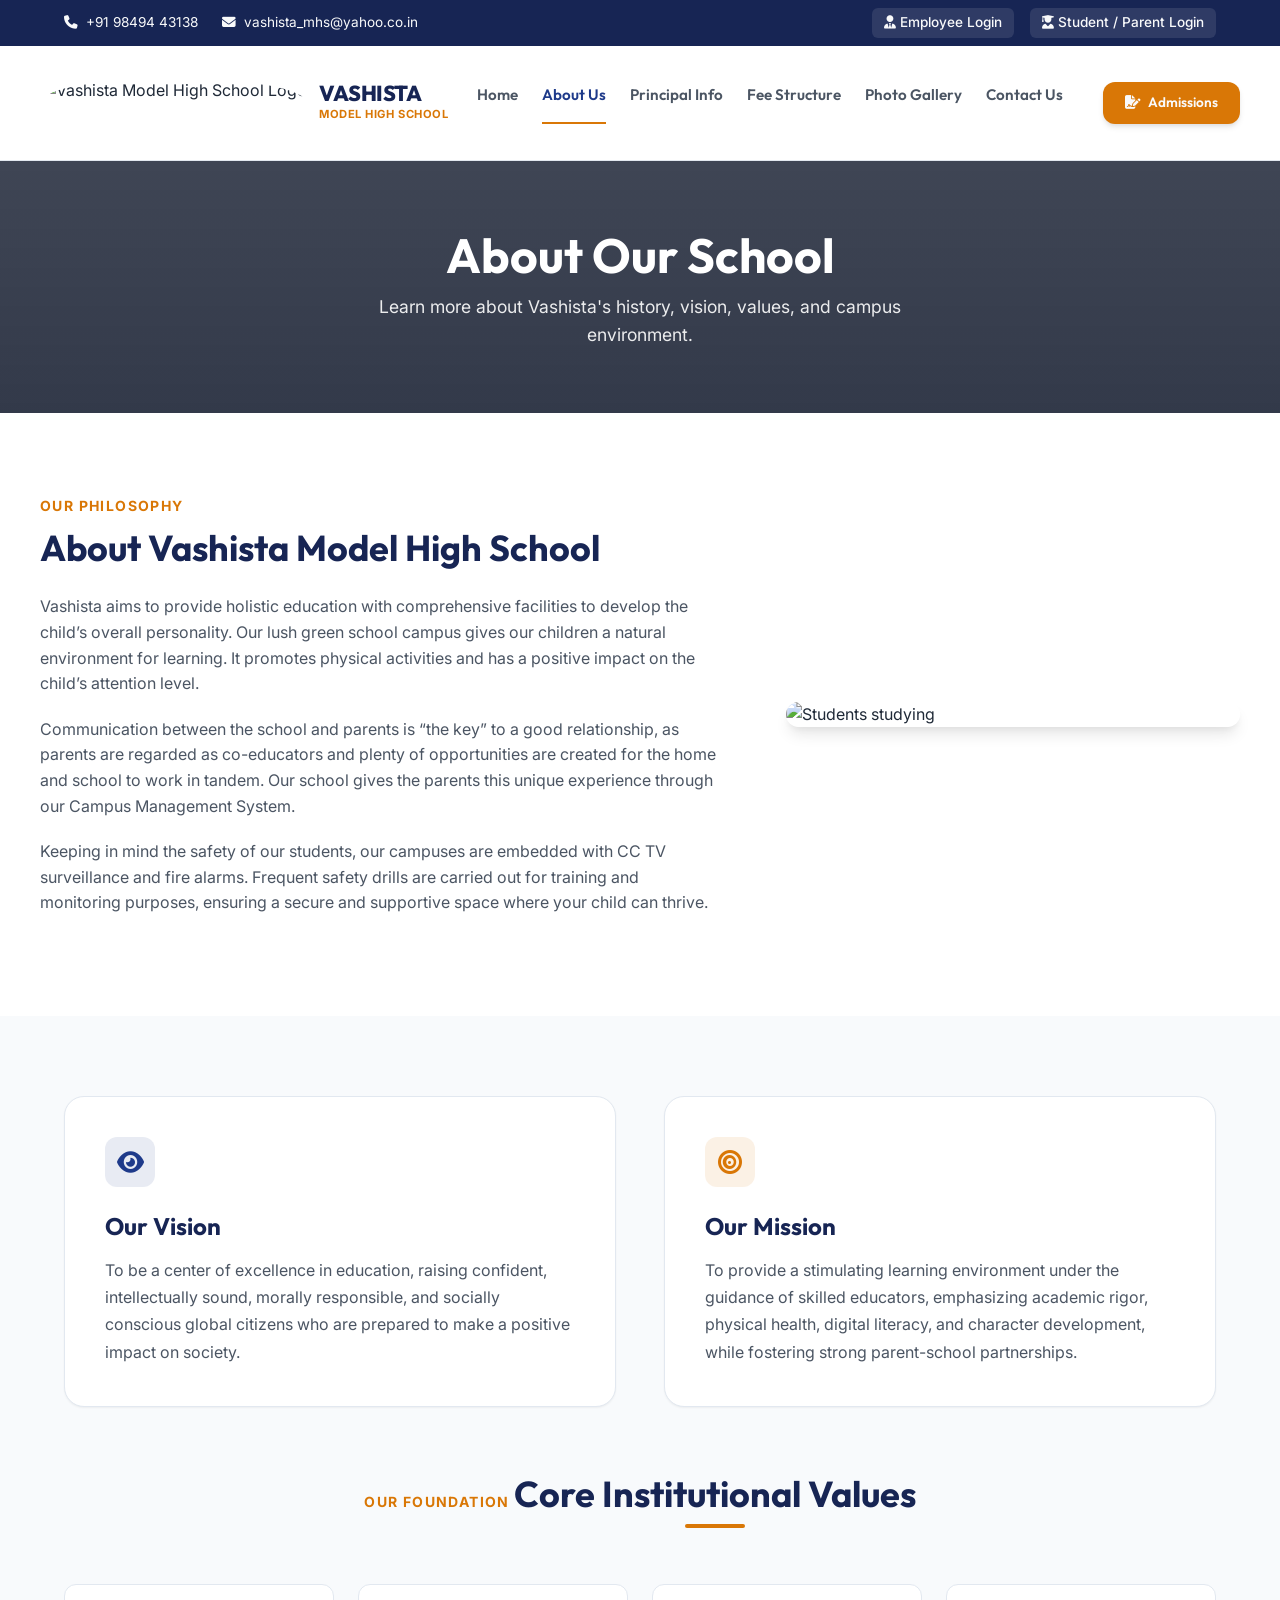
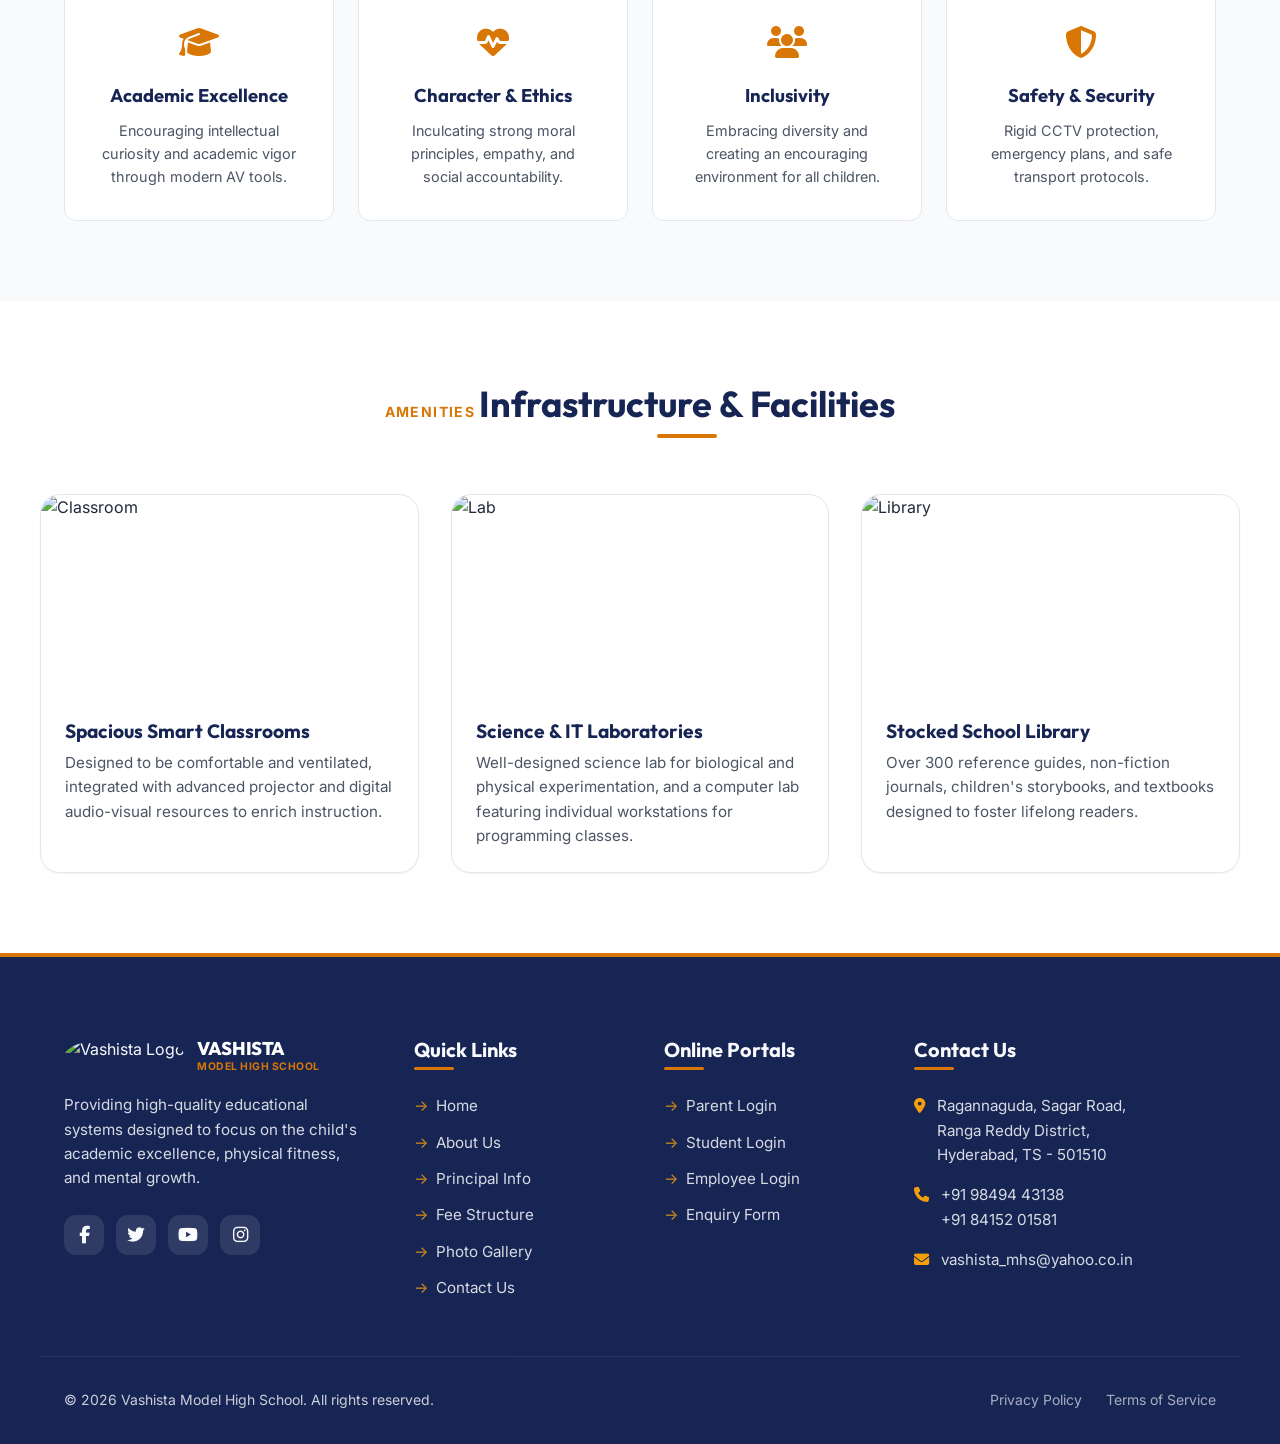
==== about.html @ 7851c8d5 "Initial commit: Redesigned Vashista School Website" ====
<!DOCTYPE html>
<html lang="en">
<head>
  <meta charset="UTF-8">
  <meta name="viewport" content="width=device-width, initial-scale=1.0">
  <title>Vashista Model High School || About Us</title>
  
  <!-- SEO Meta Tags -->
  <meta name="description" content="Discover our history, vision, and infrastructure details. Vashista Model High School aims to develop the child's overall personality through holistic educational methods.">
  <meta name="keywords" content="About Vashista school, school vision, core values, green campus, education system Hyderabad">
  <meta name="author" content="Vashista Model High School">
  
  <!-- Favicon -->
  <link rel="icon" href="https://images.unsplash.com/photo-1546410531-bb4caa6b424d?auto=format&fit=crop&w=32&h=32&q=80" type="image/x-icon">
  
  <!-- FontAwesome Icons CDN -->
  <link rel="stylesheet" href="https://cdnjs.cloudflare.com/ajax/libs/font-awesome/6.4.0/css/all.min.css">
  
  <!-- Custom Stylesheet -->
  <link rel="stylesheet" href="css/style.css">
</head>
<body>

  <!-- Top Bar -->
  <div class="top-bar">
    <div class="container top-bar-inner">
      <div class="top-info">
        <span><i class="fa-solid fa-phone"></i> +91 98494 43138</span>
        <span><i class="fa-solid fa-envelope"></i> vashista_mhs@yahoo.co.in</span>
      </div>
      <div class="top-links">
        <a href="http://school.login1.in/login/VMHS-RRD-1016" target="_blank"><i class="fa-solid fa-user-tie"></i> Employee Login</a>
        <a href="http://student.login1.in/login/VMHS-RRD-1016" target="_blank"><i class="fa-solid fa-user-graduate"></i> Student / Parent Login</a>
      </div>
    </div>
  </div>

  <!-- Header & Navigation -->
  <header>
    <div class="container nav-container">
      <a href="index.html" class="logo-link">
        <img src="https://images.unsplash.com/photo-1546410531-bb4caa6b424d?auto=format&fit=crop&w=120&h=120&q=80" alt="Vashista Model High School Logo" class="logo-img" style="border-radius: 50%;">
        <div class="logo-text">
          <span class="logo-title">VASHISTA</span>
          <span class="logo-subtitle">Model High School</span>
        </div>
      </a>
      
      <nav class="nav-menu">
        <div class="nav-item"><a href="index.html" class="nav-link">Home</a></div>
        <div class="nav-item active"><a href="about.html" class="nav-link">About Us</a></div>
        <div class="nav-item"><a href="principal.html" class="nav-link">Principal Info</a></div>
        <div class="nav-item"><a href="fee.html" class="nav-link">Fee Structure</a></div>
        <div class="nav-item"><a href="gallery.html" class="nav-link">Photo Gallery</a></div>
        <div class="nav-item"><a href="contact.html" class="nav-link">Contact Us</a></div>
        <div class="nav-item" style="margin-left: 1rem;">
          <a href="admission.html" class="btn btn-accent" style="padding: 0.5rem 1.25rem; font-size: 0.85rem;"><i class="fa-solid fa-file-signature"></i> Admissions</a>
        </div>
      </nav>
      
      <button class="mobile-nav-toggle" aria-label="Toggle Navigation">
        <span></span>
        <span></span>
        <span></span>
      </button>
    </div>
  </header>

  <!-- Subpage Hero / Banner -->
  <section class="section" style="background: linear-gradient(rgba(15, 23, 42, 0.8), rgba(15, 23, 42, 0.85)), url('https://images.unsplash.com/photo-1541339907198-e08756dedf3f?auto=format&fit=crop&w=1200&q=80') center center / cover; color: white; padding: 4rem 0; text-align: center;">
    <div class="container">
      <h1 style="color: white; font-size: 3rem; margin-bottom: 0.5rem;">About Our School</h1>
      <p style="font-size: 1.1rem; opacity: 0.9; max-width: 600px; margin: 0 auto;">Learn more about Vashista's history, vision, values, and campus environment.</p>
    </div>
  </section>

  <!-- History & Philosophy -->
  <section class="section container">
    <div class="about-split reveal">
      <div>
        <span class="section-subtitle">Our Philosophy</span>
        <h2 style="font-size: 2.25rem; margin-bottom: 1.5rem; color: var(--primary-dark);">About Vashista Model High School</h2>
        <p style="color: var(--text-muted); margin-bottom: 1.25rem;">
          Vashista aims to provide holistic education with comprehensive facilities to develop the child’s overall personality. Our lush green school campus gives our children a natural environment for learning. It promotes physical activities and has a positive impact on the child’s attention level.
        </p>
        <p style="color: var(--text-muted); margin-bottom: 1.25rem;">
          Communication between the school and parents is “the key” to a good relationship, as parents are regarded as co-educators and plenty of opportunities are created for the home and school to work in tandem. Our school gives the parents this unique experience through our Campus Management System.
        </p>
        <p style="color: var(--text-muted); margin-bottom: 1.25rem;">
          Keeping in mind the safety of our students, our campuses are embedded with CC TV surveillance and fire alarms. Frequent safety drills are carried out for training and monitoring purposes, ensuring a secure and supportive space where your child can thrive.
        </p>
      </div>
      
      <div>
        <img src="https://images.unsplash.com/photo-1503676260728-1c00da094a0b?auto=format&fit=crop&w=600&q=80" alt="Students studying" style="border-radius: var(--radius-lg); box-shadow: var(--shadow-lg);">
      </div>
    </div>
  </section>

  <!-- Vision, Mission & Values -->
  <section class="section section-offset">
    <div class="container">
      <div class="grid-2 reveal" style="margin-bottom: 4rem; gap: 3rem;">
        <div style="background-color: var(--bg-card); border: 1px solid var(--border-color); padding: 2.5rem; border-radius: var(--radius-lg); box-shadow: var(--shadow-sm);">
          <div style="background-color: rgba(30, 58, 138, 0.1); color: var(--primary); width: 50px; height: 50px; border-radius: var(--radius-md); display: flex; align-items: center; justify-content: center; font-size: 1.5rem; margin-bottom: 1.5rem;">
            <i class="fa-solid fa-eye"></i>
          </div>
          <h3 style="font-size: 1.5rem; margin-bottom: 1rem;">Our Vision</h3>
          <p style="color: var(--text-muted); line-height: 1.7;">
            To be a center of excellence in education, raising confident, intellectually sound, morally responsible, and socially conscious global citizens who are prepared to make a positive impact on society.
          </p>
        </div>
        
        <div style="background-color: var(--bg-card); border: 1px solid var(--border-color); padding: 2.5rem; border-radius: var(--radius-lg); box-shadow: var(--shadow-sm);">
          <div style="background-color: rgba(217, 119, 6, 0.1); color: var(--accent); width: 50px; height: 50px; border-radius: var(--radius-md); display: flex; align-items: center; justify-content: center; font-size: 1.5rem; margin-bottom: 1.5rem;">
            <i class="fa-solid fa-bullseye"></i>
          </div>
          <h3 style="font-size: 1.5rem; margin-bottom: 1rem;">Our Mission</h3>
          <p style="color: var(--text-muted); line-height: 1.7;">
            To provide a stimulating learning environment under the guidance of skilled educators, emphasizing academic rigor, physical health, digital literacy, and character development, while fostering strong parent-school partnerships.
          </p>
        </div>
      </div>

      <div class="section-title-wrapper reveal">
        <span class="section-subtitle">Our Foundation</span>
        <h2 class="section-title">Core Institutional Values</h2>
      </div>

      <div class="grid-4 reveal">
        <!-- Value 1 -->
        <div style="background-color: var(--bg-card); padding: 2rem; border-radius: var(--radius-md); border: 1px solid var(--border-color); text-align: center; transition: var(--transition-normal);" onmouseover="this.style.borderColor='var(--primary-light)'" onmouseout="this.style.borderColor='var(--border-color)'">
          <div style="color: var(--accent); font-size: 2rem; margin-bottom: 1rem;"><i class="fa-solid fa-graduation-cap"></i></div>
          <h4 style="margin-bottom: 0.75rem; font-size: 1.15rem;">Academic Excellence</h4>
          <p style="font-size: 0.9rem; color: var(--text-muted);">Encouraging intellectual curiosity and academic vigor through modern AV tools.</p>
        </div>

        <!-- Value 2 -->
        <div style="background-color: var(--bg-card); padding: 2rem; border-radius: var(--radius-md); border: 1px solid var(--border-color); text-align: center; transition: var(--transition-normal);" onmouseover="this.style.borderColor='var(--primary-light)'" onmouseout="this.style.borderColor='var(--border-color)'">
          <div style="color: var(--accent); font-size: 2rem; margin-bottom: 1rem;"><i class="fa-solid fa-heart-pulse"></i></div>
          <h4 style="margin-bottom: 0.75rem; font-size: 1.15rem;">Character & Ethics</h4>
          <p style="font-size: 0.9rem; color: var(--text-muted);">Inculcating strong moral principles, empathy, and social accountability.</p>
        </div>

        <!-- Value 3 -->
        <div style="background-color: var(--bg-card); padding: 2rem; border-radius: var(--radius-md); border: 1px solid var(--border-color); text-align: center; transition: var(--transition-normal);" onmouseover="this.style.borderColor='var(--primary-light)'" onmouseout="this.style.borderColor='var(--border-color)'">
          <div style="color: var(--accent); font-size: 2rem; margin-bottom: 1rem;"><i class="fa-solid fa-users"></i></div>
          <h4 style="margin-bottom: 0.75rem; font-size: 1.15rem;">Inclusivity</h4>
          <p style="font-size: 0.9rem; color: var(--text-muted);">Embracing diversity and creating an encouraging environment for all children.</p>
        </div>

        <!-- Value 4 -->
        <div style="background-color: var(--bg-card); padding: 2rem; border-radius: var(--radius-md); border: 1px solid var(--border-color); text-align: center; transition: var(--transition-normal);" onmouseover="this.style.borderColor='var(--primary-light)'" onmouseout="this.style.borderColor='var(--border-color)'">
          <div style="color: var(--accent); font-size: 2rem; margin-bottom: 1rem;"><i class="fa-solid fa-shield-halved"></i></div>
          <h4 style="margin-bottom: 0.75rem; font-size: 1.15rem;">Safety & Security</h4>
          <p style="font-size: 0.9rem; color: var(--text-muted);">Rigid CCTV protection, emergency plans, and safe transport protocols.</p>
        </div>
      </div>
    </div>
  </section>

  <!-- Infrastructure Details -->
  <section class="section container">
    <div class="section-title-wrapper reveal">
      <span class="section-subtitle">Amenities</span>
      <h2 class="section-title">Infrastructure & Facilities</h2>
    </div>

    <div class="grid-3 reveal">
      <!-- Item 1 -->
      <div style="border-radius: var(--radius-lg); overflow: hidden; border: 1px solid var(--border-color); box-shadow: var(--shadow-sm); background-color: var(--bg-card);">
        <img src="https://images.unsplash.com/photo-1588072432836-e10032774350?auto=format&fit=crop&w=400&q=80" alt="Classroom" style="height: 200px; width: 100%; object-fit: cover;">
        <div style="padding: 1.5rem;">
          <h4 style="font-size: 1.2rem; margin-bottom: 0.5rem; color: var(--primary-dark);">Spacious Smart Classrooms</h4>
          <p style="color: var(--text-muted); font-size: 0.95rem;">Designed to be comfortable and ventilated, integrated with advanced projector and digital audio-visual resources to enrich instruction.</p>
        </div>
      </div>
      
      <!-- Item 2 -->
      <div style="border-radius: var(--radius-lg); overflow: hidden; border: 1px solid var(--border-color); box-shadow: var(--shadow-sm); background-color: var(--bg-card);">
        <img src="https://images.unsplash.com/photo-1532187643603-ba119ca4109e?auto=format&fit=crop&w=400&q=80" alt="Lab" style="height: 200px; width: 100%; object-fit: cover;">
        <div style="padding: 1.5rem;">
          <h4 style="font-size: 1.2rem; margin-bottom: 0.5rem; color: var(--primary-dark);">Science & IT Laboratories</h4>
          <p style="color: var(--text-muted); font-size: 0.95rem;">Well-designed science lab for biological and physical experimentation, and a computer lab featuring individual workstations for programming classes.</p>
        </div>
      </div>

      <!-- Item 3 -->
      <div style="border-radius: var(--radius-lg); overflow: hidden; border: 1px solid var(--border-color); box-shadow: var(--shadow-sm); background-color: var(--bg-card);">
        <img src="https://images.unsplash.com/photo-1521587760476-6c12a4b040da?auto=format&fit=crop&w=400&q=80" alt="Library" style="height: 200px; width: 100%; object-fit: cover;">
        <div style="padding: 1.5rem;">
          <h4 style="font-size: 1.2rem; margin-bottom: 0.5rem; color: var(--primary-dark);">Stocked School Library</h4>
          <p style="color: var(--text-muted); font-size: 0.95rem;">Over 300 reference guides, non-fiction journals, children's storybooks, and textbooks designed to foster lifelong readers.</p>
        </div>
      </div>
    </div>
  </section>

  <!-- Footer -->
  <footer>
    <div class="container footer-grid">
      <!-- Column 1: School Info -->
      <div class="footer-col">
        <div class="logo-link" style="margin-bottom: 1rem;">
          <img src="https://images.unsplash.com/photo-1546410531-bb4caa6b424d?auto=format&fit=crop&w=60&h=60&q=80" alt="Vashista Logo" style="border-radius: 50%; height: 40px;">
          <div class="logo-text">
            <span class="logo-title" style="color: white; font-size: 1.15rem;">VASHISTA</span>
            <span class="logo-subtitle" style="font-size: 0.65rem;">Model High School</span>
          </div>
        </div>
        <p class="footer-desc">
          Providing high-quality educational systems designed to focus on the child's academic excellence, physical fitness, and mental growth.
        </p>
        <div class="social-links">
          <a href="#" class="social-link" aria-label="Facebook"><i class="fa-brands fa-facebook-f"></i></a>
          <a href="#" class="social-link" aria-label="Twitter"><i class="fa-brands fa-twitter"></i></a>
          <a href="#" class="social-link" aria-label="YouTube"><i class="fa-brands fa-youtube"></i></a>
          <a href="#" class="social-link" aria-label="Instagram"><i class="fa-brands fa-instagram"></i></a>
        </div>
      </div>
      
      <!-- Column 2: Navigation Links -->
      <div class="footer-col">
        <h3>Quick Links</h3>
        <div class="footer-links">
          <a href="index.html">Home</a>
          <a href="about.html">About Us</a>
          <a href="principal.html">Principal Info</a>
          <a href="fee.html">Fee Structure</a>
          <a href="gallery.html">Photo Gallery</a>
          <a href="contact.html">Contact Us</a>
        </div>
      </div>

      <!-- Column 3: Portals -->
      <div class="footer-col">
        <h3>Online Portals</h3>
        <div class="footer-links">
          <a href="http://student.login1.in/login/VMHS-RRD-1016" target="_blank">Parent Login</a>
          <a href="http://student.login1.in/login/VMHS-RRD-1016" target="_blank">Student Login</a>
          <a href="http://school.login1.in/login/VMHS-RRD-1016" target="_blank">Employee Login</a>
          <a href="admission.html">Enquiry Form</a>
        </div>
      </div>
      
      <!-- Column 4: Contact Details -->
      <div class="footer-col">
        <h3>Contact Us</h3>
        <div class="footer-contact">
          <div class="footer-contact-item">
            <i class="fa-solid fa-location-dot"></i>
            <span>Ragannaguda, Sagar Road,<br>Ranga Reddy District,<br>Hyderabad, TS - 501510</span>
          </div>
          <div class="footer-contact-item">
            <i class="fa-solid fa-phone"></i>
            <span>+91 98494 43138<br>+91 84152 01581</span>
          </div>
          <div class="footer-contact-item">
            <i class="fa-solid fa-envelope"></i>
            <span>vashista_mhs@yahoo.co.in</span>
          </div>
        </div>
      </div>
    </div>
    
    <!-- Footer Bottom -->
    <div class="container footer-bottom">
      <p>&copy; 2026 Vashista Model High School. All rights reserved.</p>
      <div class="footer-bottom-links">
        <a href="#" style="opacity: 0.8;">Privacy Policy</a>
        <a href="#" style="opacity: 0.8;">Terms of Service</a>
      </div>
    </div>
  </footer>

  <!-- Scripts -->
  <script src="js/main.js"></script>
</body>
</html>
---- css/style.css ----
/*
  Vashista Model High School - Modern Design System & Stylesheet
  Created for modern browsers with Flexbox, CSS Grid, custom properties, and smooth animations.
*/

/* Google Fonts Import */
@import url('https://fonts.googleapis.com/css2?family=Inter:wght@300;400;500;600;700&family=Outfit:wght@400;500;600;700;800&display=swap');

/* Brand Design Tokens */
:root {
  --primary: #1e3a8a;          /* Academic Royal Blue */
  --primary-light: #3b82f6;    /* Bright Blue accent */
  --primary-dark: #172554;     /* Deep Dark Navy */
  --accent: #d97706;           /* Warm Amber Gold */
  --accent-light: #f59e0b;     /* Golden Yellow */
  --success: #10b981;          /* Emerald Green */
  --danger: #ef4444;           /* Coral Red */
  
  --text-main: #1f2937;        /* Off-black charcoal for readability */
  --text-muted: #4b5563;      /* Muted gray for subtitles */
  --text-light: #f9fafb;      /* Crisp white for dark backgrounds */
  
  --bg-main: #ffffff;          /* White */
  --bg-offset: #f8fafc;        /* Slate 50 for sections */
  --bg-card: #ffffff;          /* Card background */
  --border-color: #e2e8f0;     /* Border gray */
  
  --shadow-sm: 0 1px 2px 0 rgba(0, 0, 0, 0.05);
  --shadow-md: 0 4px 6px -1px rgba(0, 0, 0, 0.1), 0 2px 4px -1px rgba(0, 0, 0, 0.06);
  --shadow-lg: 0 10px 15px -3px rgba(0, 0, 0, 0.1), 0 4px 6px -2px rgba(0, 0, 0, 0.05);
  --shadow-xl: 0 20px 25px -5px rgba(0, 0, 0, 0.1), 0 10px 10px -5px rgba(0, 0, 0, 0.04);
  
  --radius-sm: 6px;
  --radius-md: 12px;
  --radius-lg: 20px;
  --radius-full: 9999px;
  
  --transition-fast: 0.2s ease;
  --transition-normal: 0.3s ease;
  --transition-slow: 0.5s ease;
  
  --font-sans: 'Inter', -apple-system, BlinkMacSystemFont, "Segoe UI", Roboto, sans-serif;
  --font-heading: 'Outfit', -apple-system, BlinkMacSystemFont, "Segoe UI", Roboto, sans-serif;
}

/* 1. Global Reset & Base Styles */
*, *::before, *::after {
  box-sizing: border-box;
  margin: 0;
  padding: 0;
}

html {
  scroll-behavior: smooth;
  font-family: var(--font-sans);
  color: var(--text-main);
  background-color: var(--bg-main);
  -webkit-font-smoothing: antialiased;
}

body {
  line-height: 1.6;
  overflow-x: hidden;
}

h1, h2, h3, h4, h5, h6 {
  font-family: var(--font-heading);
  font-weight: 700;
  line-height: 1.25;
  color: var(--primary-dark);
}

a {
  text-decoration: none;
  color: inherit;
  transition: var(--transition-fast);
}

img {
  max-width: 100%;
  height: auto;
  display: block;
}

ul, ol {
  list-style: none;
}

/* 2. Layout & Utility Classes */
.container {
  width: 100%;
  max-width: 1200px;
  margin-left: auto;
  margin-right: auto;
  padding-left: 1.5rem;
  padding-right: 1.5rem;
}

.section {
  padding: 5rem 0;
}

.section-offset {
  background-color: var(--bg-offset);
}

.section-title-wrapper {
  text-align: center;
  margin-bottom: 3.5rem;
}

.section-subtitle {
  color: var(--accent);
  font-size: 0.875rem;
  font-weight: 700;
  text-transform: uppercase;
  letter-spacing: 0.1em;
  margin-bottom: 0.5rem;
  display: inline-block;
}

.section-title {
  font-size: 2.25rem;
  position: relative;
  display: inline-block;
  padding-bottom: 0.75rem;
}

.section-title::after {
  content: '';
  position: absolute;
  bottom: 0;
  left: 50%;
  transform: translateX(-50%);
  width: 60px;
  height: 4px;
  background-color: var(--accent);
  border-radius: var(--radius-full);
}

.grid-2 {
  display: grid;
  grid-template-columns: repeat(2, 1fr);
  gap: 2rem;
}

.grid-3 {
  display: grid;
  grid-template-columns: repeat(3, 1fr);
  gap: 2rem;
}

.grid-4 {
  display: grid;
  grid-template-columns: repeat(4, 1fr);
  gap: 1.5rem;
}

/* Buttons */
.btn {
  display: inline-flex;
  align-items: center;
  justify-content: center;
  padding: 0.75rem 1.75rem;
  font-family: var(--font-heading);
  font-weight: 600;
  border-radius: var(--radius-md);
  border: 2px solid transparent;
  cursor: pointer;
  transition: var(--transition-normal);
  font-size: 0.95rem;
  gap: 0.5rem;
}

.btn-primary {
  background-color: var(--primary);
  color: var(--text-light);
  box-shadow: var(--shadow-md);
}

.btn-primary:hover {
  background-color: var(--primary-light);
  transform: translateY(-2px);
  box-shadow: var(--shadow-lg);
}

.btn-accent {
  background-color: var(--accent);
  color: var(--text-light);
  box-shadow: var(--shadow-md);
}

.btn-accent:hover {
  background-color: var(--accent-light);
  transform: translateY(-2px);
  box-shadow: var(--shadow-lg);
}

.btn-outline {
  background-color: transparent;
  border-color: var(--primary);
  color: var(--primary);
}

.btn-outline:hover {
  background-color: var(--primary);
  color: var(--text-light);
  transform: translateY(-2px);
}

/* 3. Top Utility Bar & Header Navigation */
.top-bar {
  background-color: var(--primary-dark);
  color: var(--text-light);
  padding: 0.5rem 0;
  font-size: 0.85rem;
}

.top-bar-inner {
  display: flex;
  justify-content: space-between;
  align-items: center;
}

.top-info {
  display: flex;
  gap: 1.5rem;
}

.top-info span {
  display: inline-flex;
  align-items: center;
  gap: 0.5rem;
}

.top-links {
  display: flex;
  gap: 1rem;
}

.top-links a {
  background-color: rgba(255, 255, 255, 0.1);
  padding: 0.25rem 0.75rem;
  border-radius: var(--radius-sm);
  font-weight: 500;
}

.top-links a:hover {
  background-color: var(--accent);
}

/* Header Navbar */
header {
  position: sticky;
  top: 0;
  z-index: 100;
  background-color: rgba(255, 255, 255, 0.85);
  backdrop-filter: blur(12px);
  -webkit-backdrop-filter: blur(12px);
  border-bottom: 1px solid var(--border-color);
  transition: var(--transition-normal);
}

.nav-container {
  display: flex;
  justify-content: space-between;
  align-items: center;
  padding: 1rem 0;
}

.logo-link {
  display: flex;
  align-items: center;
  gap: 0.75rem;
}

.logo-img {
  height: 50px;
  width: auto;
}

.logo-text {
  display: flex;
  flex-direction: column;
}

.logo-title {
  font-family: var(--font-heading);
  font-size: 1.35rem;
  font-weight: 800;
  color: var(--primary-dark);
  letter-spacing: -0.02em;
  line-height: 1.1;
}

.logo-subtitle {
  font-size: 0.7rem;
  color: var(--accent);
  text-transform: uppercase;
  font-weight: 700;
  letter-spacing: 0.05em;
}

/* Desktop Navigation */
.nav-menu {
  display: flex;
  gap: 1.5rem;
}

.nav-item {
  position: relative;
}

.nav-link {
  font-family: var(--font-heading);
  font-weight: 600;
  font-size: 0.95rem;
  color: var(--text-muted);
  padding: 0.5rem 0;
}

.nav-link:hover, .nav-item.active .nav-link {
  color: var(--primary);
}

.nav-link::after {
  content: '';
  position: absolute;
  bottom: 0;
  left: 0;
  width: 0;
  height: 2px;
  background-color: var(--accent);
  transition: var(--transition-normal);
}

.nav-link:hover::after, .nav-item.active .nav-link::after {
  width: 100%;
}

/* Mobile Toggle */
.mobile-nav-toggle {
  display: none;
  background: none;
  border: none;
  cursor: pointer;
  padding: 0.5rem;
}

.mobile-nav-toggle span {
  display: block;
  width: 25px;
  height: 3px;
  background-color: var(--primary-dark);
  margin: 5px 0;
  transition: var(--transition-normal);
  border-radius: var(--radius-full);
}

/* 4. Hero Section */
.hero {
  position: relative;
  height: calc(85vh - 110px);
  min-height: 500px;
  overflow: hidden;
  background-color: var(--primary-dark);
}

.hero-slider {
  height: 100%;
  width: 100%;
  position: relative;
}

.slide {
  position: absolute;
  top: 0;
  left: 0;
  width: 100%;
  height: 100%;
  opacity: 0;
  visibility: hidden;
  transition: opacity 1s ease-in-out, visibility 1s ease-in-out;
  display: flex;
  align-items: center;
}

.slide.active {
  opacity: 1;
  visibility: visible;
  z-index: 1;
}

.slide-img-wrapper {
  position: absolute;
  top: 0;
  left: 0;
  width: 100%;
  height: 100%;
}

.slide-img-wrapper::after {
  content: '';
  position: absolute;
  top: 0;
  left: 0;
  width: 100%;
  height: 100%;
  background: linear-gradient(to right, rgba(15, 23, 42, 0.95) 20%, rgba(15, 23, 42, 0.4) 100%);
}

.slide-img {
  width: 100%;
  height: 100%;
  object-fit: cover;
}

.slide-content {
  position: relative;
  z-index: 2;
  color: var(--text-light);
  max-width: 650px;
  transform: translateY(30px);
  opacity: 0;
  transition: transform 0.8s ease 0.3s, opacity 0.8s ease 0.3s;
}

.slide.active .slide-content {
  transform: translateY(0);
  opacity: 1;
}

.hero-tag {
  background-color: var(--accent);
  color: var(--text-light);
  display: inline-block;
  padding: 0.35rem 1rem;
  border-radius: var(--radius-sm);
  font-family: var(--font-heading);
  font-weight: 700;
  font-size: 0.85rem;
  text-transform: uppercase;
  margin-bottom: 1.5rem;
}

.slide h1 {
  font-size: 3.5rem;
  color: var(--text-light);
  line-height: 1.15;
  margin-bottom: 1.5rem;
}

.slide p {
  font-size: 1.15rem;
  opacity: 0.9;
  margin-bottom: 2rem;
}

.hero-buttons {
  display: flex;
  gap: 1rem;
}

/* Slider Controls */
.slider-control {
  position: absolute;
  top: 50%;
  transform: translateY(-50%);
  z-index: 5;
  background-color: rgba(255, 255, 255, 0.1);
  border: 1px solid rgba(255, 255, 255, 0.2);
  color: var(--text-light);
  width: 50px;
  height: 50px;
  border-radius: var(--radius-full);
  display: flex;
  align-items: center;
  justify-content: center;
  cursor: pointer;
  transition: var(--transition-normal);
  backdrop-filter: blur(4px);
}

.slider-control:hover {
  background-color: var(--accent);
  color: var(--text-light);
  border-color: var(--accent);
}

.slider-prev {
  left: 2rem;
}

.slider-next {
  right: 2rem;
}

.slider-dots {
  position: absolute;
  bottom: 2rem;
  left: 50%;
  transform: translateX(-50%);
  z-index: 5;
  display: flex;
  gap: 0.75rem;
}

.slider-dot {
  width: 12px;
  height: 12px;
  border-radius: var(--radius-full);
  background-color: rgba(255, 255, 255, 0.3);
  cursor: pointer;
  transition: var(--transition-normal);
  border: none;
}

.slider-dot.active {
  background-color: var(--accent);
  width: 28px;
}

/* 5. Bento Grid Section (Homepage Features) */
.bento-grid {
  display: grid;
  grid-template-columns: repeat(4, 1fr);
  grid-template-rows: repeat(2, 220px);
  gap: 1.5rem;
}

.bento-item {
  background-color: var(--bg-card);
  border: 1px solid var(--border-color);
  border-radius: var(--radius-lg);
  padding: 2rem;
  position: relative;
  overflow: hidden;
  display: flex;
  flex-direction: column;
  justify-content: flex-end;
  box-shadow: var(--shadow-sm);
  transition: var(--transition-normal);
}

.bento-item:hover {
  transform: translateY(-5px);
  box-shadow: var(--shadow-lg);
  border-color: var(--primary-light);
}

.bento-bg-image {
  position: absolute;
  top: 0;
  left: 0;
  width: 100%;
  height: 100%;
  z-index: 0;
}

.bento-bg-image img {
  width: 100%;
  height: 100%;
  object-fit: cover;
  transition: var(--transition-slow);
}

.bento-item:hover .bento-bg-image img {
  transform: scale(1.05);
}

.bento-overlay {
  position: absolute;
  top: 0;
  left: 0;
  width: 100%;
  height: 100%;
  z-index: 1;
  background: linear-gradient(to top, rgba(15, 23, 42, 0.9) 30%, rgba(15, 23, 42, 0.2) 100%);
}

.bento-content {
  position: relative;
  z-index: 2;
  color: var(--text-main);
}

.bento-item.dark-overlay .bento-content {
  color: var(--text-light);
}

.bento-icon {
  font-size: 2.25rem;
  margin-bottom: auto;
  color: var(--accent);
}

.bento-item.dark-overlay .bento-icon {
  color: var(--accent-light);
}

.bento-title {
  font-size: 1.35rem;
  margin-bottom: 0.5rem;
  font-weight: 700;
}

.bento-item.dark-overlay .bento-title {
  color: var(--text-light);
}

.bento-desc {
  font-size: 0.9rem;
  color: var(--text-muted);
}

.bento-item.dark-overlay .bento-desc {
  color: rgba(255, 255, 255, 0.8);
}

/* Bento Item Sizing */
.bento-large {
  grid-column: span 2;
  grid-row: span 2;
  justify-content: flex-end;
}

.bento-wide {
  grid-column: span 2;
  grid-row: span 1;
}

.bento-tall {
  grid-column: span 1;
  grid-row: span 2;
}

/* 6. Info Cards (About / Stats) */
.about-split {
  display: grid;
  grid-template-columns: 1.2fr 0.8fr;
  gap: 4rem;
  align-items: center;
}

.about-graphics {
  position: relative;
}

.about-img-main {
  border-radius: var(--radius-lg);
  box-shadow: var(--shadow-xl);
  width: 85%;
}

.about-card-badge {
  position: absolute;
  bottom: -20px;
  right: 10px;
  background-color: var(--primary);
  color: var(--text-light);
  padding: 1.5rem 2rem;
  border-radius: var(--radius-md);
  box-shadow: var(--shadow-lg);
  text-align: center;
}

.badge-number {
  display: block;
  font-family: var(--font-heading);
  font-size: 2.5rem;
  font-weight: 800;
  line-height: 1;
  color: var(--accent-light);
}

.badge-text {
  font-size: 0.85rem;
  text-transform: uppercase;
  font-weight: 600;
  letter-spacing: 0.05em;
}

.about-features {
  margin-top: 2rem;
  display: flex;
  flex-direction: column;
  gap: 1.5rem;
}

.feature-item {
  display: flex;
  gap: 1rem;
}

.feature-check {
  width: 28px;
  height: 28px;
  border-radius: var(--radius-full);
  background-color: rgba(16, 185, 129, 0.1);
  color: var(--success);
  display: flex;
  align-items: center;
  justify-content: center;
  flex-shrink: 0;
  font-weight: 700;
}

.feature-text h4 {
  font-size: 1.1rem;
  margin-bottom: 0.25rem;
}

.feature-text p {
  color: var(--text-muted);
  font-size: 0.95rem;
}

/* 7. Principal Message Section */
.principal-sec {
  background-color: var(--bg-offset);
}

.principal-grid {
  display: grid;
  grid-template-columns: 0.7fr 1.3fr;
  gap: 3.5rem;
  align-items: center;
}

.principal-photo-wrapper {
  background-color: var(--bg-main);
  padding: 1rem;
  border-radius: var(--radius-lg);
  box-shadow: var(--shadow-lg);
  border: 1px solid var(--border-color);
  text-align: center;
}

.principal-photo {
  border-radius: var(--radius-md);
  margin-bottom: 1rem;
  width: 100%;
  height: 320px;
  object-fit: cover;
}

.principal-name {
  font-size: 1.25rem;
  font-weight: 700;
  margin-bottom: 0.25rem;
}

.principal-title {
  color: var(--accent);
  font-size: 0.85rem;
  text-transform: uppercase;
  font-weight: 700;
  letter-spacing: 0.05em;
}

.principal-quote {
  font-size: 1.25rem;
  font-style: italic;
  color: var(--primary);
  line-height: 1.4;
  margin-bottom: 1.5rem;
  position: relative;
  padding-left: 1.5rem;
  border-left: 4px solid var(--accent);
}

.principal-text p {
  color: var(--text-muted);
  margin-bottom: 1.25rem;
  font-size: 1rem;
}

.principal-signature {
  margin-top: 2rem;
}

.signature-img {
  height: 40px;
  margin-bottom: 0.5rem;
}

.signature-caption {
  font-size: 0.8rem;
  color: var(--text-muted);
}

/* 8. Table Styling (Fee Structure) */
.table-container {
  overflow-x: auto;
  border-radius: var(--radius-lg);
  box-shadow: var(--shadow-md);
  border: 1px solid var(--border-color);
  margin-bottom: 3rem;
}

.custom-table {
  width: 100%;
  border-collapse: collapse;
  text-align: left;
  background-color: var(--bg-card);
}

.custom-table th {
  background-color: var(--primary-dark);
  color: var(--text-light);
  font-family: var(--font-heading);
  font-weight: 600;
  padding: 1.25rem 1.5rem;
}

.custom-table td {
  padding: 1.15rem 1.5rem;
  border-bottom: 1px solid var(--border-color);
  color: var(--text-muted);
}

.custom-table tbody tr:last-child td {
  border-bottom: none;
}

.custom-table tbody tr:nth-child(even) {
  background-color: var(--bg-offset);
}

.custom-table tbody tr:hover {
  background-color: rgba(59, 130, 246, 0.05);
}

/* 9. FAQs Accordion */
.accordion-wrapper {
  max-width: 800px;
  margin: 0 auto;
  display: flex;
  flex-direction: column;
  gap: 1rem;
}

.accordion-item {
  border: 1px solid var(--border-color);
  border-radius: var(--radius-md);
  background-color: var(--bg-card);
  overflow: hidden;
  transition: var(--transition-normal);
}

.accordion-item:hover {
  border-color: var(--primary-light);
  box-shadow: var(--shadow-sm);
}

.accordion-header {
  padding: 1.25rem 1.5rem;
  cursor: pointer;
  display: flex;
  justify-content: space-between;
  align-items: center;
  font-family: var(--font-heading);
  font-weight: 600;
  color: var(--primary-dark);
  background: none;
  border: none;
  width: 100%;
  text-align: left;
  font-size: 1.05rem;
}

.accordion-icon {
  width: 20px;
  height: 20px;
  position: relative;
  flex-shrink: 0;
  margin-left: 1rem;
}

.accordion-icon::before, .accordion-icon::after {
  content: '';
  position: absolute;
  background-color: var(--primary-light);
  transition: transform var(--transition-normal);
}

/* Horizontal line */
.accordion-icon::before {
  top: 9px;
  left: 0;
  width: 20px;
  height: 2px;
}

/* Vertical line */
.accordion-icon::after {
  top: 0;
  left: 9px;
  width: 2px;
  height: 20px;
}

.accordion-content {
  max-height: 0;
  overflow: hidden;
  transition: max-height var(--transition-normal) ease;
}

.accordion-content-inner {
  padding: 0 1.5rem 1.5rem 1.5rem;
  color: var(--text-muted);
  font-size: 0.95rem;
}

/* Active Accordion States */
.accordion-item.active {
  border-color: var(--primary);
  box-shadow: var(--shadow-md);
}

.accordion-item.active .accordion-icon::after {
  transform: rotate(90deg);
}

.accordion-item.active .accordion-icon::before {
  transform: rotate(90deg);
  opacity: 0;
}

/* 10. Forms (Contact & Enquiry) */
.form-card {
  background-color: var(--bg-card);
  padding: 3rem;
  border-radius: var(--radius-lg);
  box-shadow: var(--shadow-lg);
  border: 1px solid var(--border-color);
}

.form-group {
  margin-bottom: 1.5rem;
}

.form-row {
  display: grid;
  grid-template-columns: 1fr 1fr;
  gap: 1.5rem;
}

.form-label {
  display: block;
  font-family: var(--font-heading);
  font-weight: 600;
  font-size: 0.9rem;
  color: var(--primary-dark);
  margin-bottom: 0.5rem;
}

.form-control {
  width: 100%;
  padding: 0.85rem 1rem;
  border: 2px solid var(--border-color);
  border-radius: var(--radius-md);
  font-family: var(--font-sans);
  font-size: 0.95rem;
  transition: var(--transition-normal);
  background-color: var(--bg-offset);
}

.form-control:focus {
  outline: none;
  border-color: var(--primary-light);
  background-color: var(--bg-card);
  box-shadow: 0 0 0 4px rgba(59, 130, 246, 0.1);
}

textarea.form-control {
  resize: vertical;
  min-height: 120px;
}

/* Form status states */
.form-success-message {
  display: none;
  background-color: rgba(16, 185, 129, 0.1);
  border: 1px solid var(--success);
  color: var(--success);
  padding: 1rem;
  border-radius: var(--radius-md);
  margin-bottom: 1.5rem;
  font-weight: 500;
  text-align: center;
}

/* Contact Info Layout */
.contact-layout {
  display: grid;
  grid-template-columns: 0.8fr 1.2fr;
  gap: 4rem;
}

.contact-info-cards {
  display: flex;
  flex-direction: column;
  gap: 1.5rem;
}

.info-card {
  background-color: var(--bg-offset);
  border: 1px solid var(--border-color);
  padding: 1.5rem;
  border-radius: var(--radius-md);
  display: flex;
  gap: 1.25rem;
  align-items: flex-start;
}

.info-card-icon {
  background-color: var(--primary);
  color: var(--text-light);
  width: 44px;
  height: 44px;
  border-radius: var(--radius-md);
  display: flex;
  align-items: center;
  justify-content: center;
  font-size: 1.25rem;
  flex-shrink: 0;
}

.info-card-detail h4 {
  font-size: 1.1rem;
  margin-bottom: 0.25rem;
}

.info-card-detail p {
  color: var(--text-muted);
  font-size: 0.95rem;
  white-space: pre-line;
}

.map-card {
  border-radius: var(--radius-lg);
  overflow: hidden;
  box-shadow: var(--shadow-md);
  border: 1px solid var(--border-color);
  height: 300px;
  margin-top: 2rem;
}

.map-card iframe {
  width: 100%;
  height: 100%;
  border: none;
}

/* 11. Photo Gallery & Lightbox */
.gallery-filter {
  display: flex;
  justify-content: center;
  gap: 1rem;
  margin-bottom: 3rem;
  flex-wrap: wrap;
}

.filter-btn {
  background: none;
  border: 1px solid var(--border-color);
  padding: 0.5rem 1.25rem;
  border-radius: var(--radius-full);
  font-family: var(--font-heading);
  font-weight: 600;
  cursor: pointer;
  transition: var(--transition-normal);
  color: var(--text-muted);
}

.filter-btn:hover, .filter-btn.active {
  background-color: var(--primary);
  color: var(--text-light);
  border-color: var(--primary);
}

.gallery-grid {
  display: grid;
  grid-template-columns: repeat(auto-fill, minmax(300px, 1fr));
  gap: 1.5rem;
}

.gallery-item {
  position: relative;
  border-radius: var(--radius-md);
  overflow: hidden;
  aspect-ratio: 4/3;
  box-shadow: var(--shadow-sm);
  cursor: pointer;
  border: 1px solid var(--border-color);
}

.gallery-item img {
  width: 100%;
  height: 100%;
  object-fit: cover;
  transition: var(--transition-slow);
}

.gallery-item-overlay {
  position: absolute;
  top: 0;
  left: 0;
  width: 100%;
  height: 100%;
  background-color: rgba(30, 58, 138, 0.85);
  display: flex;
  flex-direction: column;
  justify-content: center;
  align-items: center;
  opacity: 0;
  transition: var(--transition-normal);
  color: var(--text-light);
  padding: 1.5rem;
  text-align: center;
  z-index: 2;
}

.gallery-item:hover img {
  transform: scale(1.08);
}

.gallery-item:hover .gallery-item-overlay {
  opacity: 1;
}

.gallery-item-title {
  font-size: 1.25rem;
  font-weight: 700;
  margin-bottom: 0.25rem;
}

.gallery-item-category {
  font-size: 0.8rem;
  text-transform: uppercase;
  color: var(--accent-light);
  letter-spacing: 0.05em;
  font-weight: 700;
}

/* Lightbox Modal */
.lightbox {
  position: fixed;
  top: 0;
  left: 0;
  width: 100%;
  height: 100%;
  background-color: rgba(15, 23, 42, 0.95);
  z-index: 1000;
  display: flex;
  align-items: center;
  justify-content: center;
  opacity: 0;
  pointer-events: none;
  transition: opacity var(--transition-normal);
}

.lightbox.active {
  opacity: 1;
  pointer-events: auto;
}

.lightbox-content {
  position: relative;
  max-width: 85%;
  max-height: 80vh;
}

.lightbox-img {
  max-width: 100%;
  max-height: 80vh;
  border-radius: var(--radius-sm);
  box-shadow: var(--shadow-xl);
}

.lightbox-caption {
  color: var(--text-light);
  text-align: center;
  margin-top: 1rem;
  font-family: var(--font-heading);
  font-size: 1.15rem;
  font-weight: 600;
}

.lightbox-close {
  position: absolute;
  top: -40px;
  right: 0;
  background: none;
  border: none;
  color: var(--text-light);
  font-size: 2rem;
  cursor: pointer;
}

.lightbox-close:hover {
  color: var(--accent);
}

/* 12. Modern Footer */
footer {
  background-color: var(--primary-dark);
  color: var(--text-light);
  padding: 5rem 0 2rem 0;
  border-top: 4px solid var(--accent);
}

.footer-grid {
  display: grid;
  grid-template-columns: 1.2fr 0.8fr 0.8fr 1.2fr;
  gap: 3rem;
  margin-bottom: 3.5rem;
}

.footer-col h3 {
  color: var(--text-light);
  font-size: 1.25rem;
  margin-bottom: 1.5rem;
  position: relative;
  padding-bottom: 0.5rem;
}

.footer-col h3::after {
  content: '';
  position: absolute;
  bottom: 0;
  left: 0;
  width: 40px;
  height: 3px;
  background-color: var(--accent);
  border-radius: var(--radius-full);
}

.footer-desc {
  opacity: 0.85;
  margin-top: 1rem;
  margin-bottom: 1.5rem;
  font-size: 0.95rem;
}

.social-links {
  display: flex;
  gap: 0.75rem;
}

.social-link {
  background-color: rgba(255, 255, 255, 0.1);
  color: var(--text-light);
  width: 40px;
  height: 40px;
  border-radius: var(--radius-md);
  display: flex;
  align-items: center;
  justify-content: center;
  font-size: 1.1rem;
}

.social-link:hover {
  background-color: var(--accent);
  transform: translateY(-2px);
}

.footer-links {
  display: flex;
  flex-direction: column;
  gap: 0.75rem;
}

.footer-links a {
  opacity: 0.85;
  font-size: 0.95rem;
  display: inline-flex;
  align-items: center;
  gap: 0.5rem;
}

.footer-links a::before {
  content: '→';
  color: var(--accent-light);
  transition: var(--transition-fast);
}

.footer-links a:hover {
  opacity: 1;
  color: var(--accent-light);
  padding-left: 0.25rem;
}

.footer-links a:hover::before {
  margin-right: 0.25rem;
}

.footer-contact {
  display: flex;
  flex-direction: column;
  gap: 1rem;
}

.footer-contact-item {
  display: flex;
  gap: 0.75rem;
  font-size: 0.95rem;
}

.footer-contact-item i {
  color: var(--accent-light);
  margin-top: 0.25rem;
}

.footer-contact-item span {
  opacity: 0.85;
}

.footer-bottom {
  border-top: 1px solid rgba(255, 255, 255, 0.1);
  padding-top: 2rem;
  display: flex;
  justify-content: space-between;
  align-items: center;
  font-size: 0.875rem;
  opacity: 0.8;
}

.footer-bottom-links {
  display: flex;
  gap: 1.5rem;
}

/* 13. Dynamic Scroll Entry Animations */
.reveal {
  opacity: 0;
  transform: translateY(35px);
  transition: opacity 0.8s ease, transform 0.8s ease;
}

.reveal.active {
  opacity: 1;
  transform: translateY(0);
}

/* 14. Responsive Media Queries */
@media (max-width: 1024px) {
  .bento-grid {
    grid-template-columns: repeat(2, 1fr);
    grid-template-rows: auto;
  }
  .bento-large, .bento-tall, .bento-wide {
    grid-column: span 2;
    grid-row: auto;
    aspect-ratio: 16/9;
  }
  
  .footer-grid {
    grid-template-columns: repeat(2, 1fr);
    gap: 2.5rem;
  }
  
  .hero {
    height: 70vh;
  }
  .slide h1 {
    font-size: 2.75rem;
  }
}

@media (max-width: 768px) {
  .section {
    padding: 3.5rem 0;
  }
  .grid-2, .grid-3, .grid-4 {
    grid-template-columns: 1fr;
  }
  .about-split {
    grid-template-columns: 1fr;
    gap: 3rem;
  }
  .about-img-main {
    width: 100%;
  }
  .principal-grid {
    grid-template-columns: 1fr;
    gap: 2rem;
  }
  .contact-layout {
    grid-template-columns: 1fr;
    gap: 3rem;
  }
  
  /* Navigation mobile menu toggle */
  .mobile-nav-toggle {
    display: block;
  }
  
  .nav-menu {
    position: fixed;
    top: 110px; /* Adjust according to top-bar + header height */
    left: -100%;
    width: 100%;
    height: calc(100vh - 110px);
    background-color: var(--bg-card);
    flex-direction: column;
    align-items: center;
    padding-top: 3rem;
    transition: var(--transition-normal);
    box-shadow: var(--shadow-lg);
    z-index: 99;
  }
  
  .nav-menu.active {
    left: 0;
  }
  
  .nav-item {
    margin: 1rem 0;
  }
  .nav-link {
    font-size: 1.25rem;
  }
  
  .top-bar-inner {
    flex-direction: column;
    gap: 0.5rem;
    text-align: center;
  }
  .top-info {
    flex-direction: column;
    gap: 0.25rem;
  }
  
  .hero-prev, .hero-next {
    display: none;
  }
  
  .footer-grid {
    grid-template-columns: 1fr;
  }
  
  .footer-bottom {
    flex-direction: column;
    gap: 1rem;
    text-align: center;
  }
  
  .form-row {
    grid-template-columns: 1fr;
    gap: 0;
  }
}
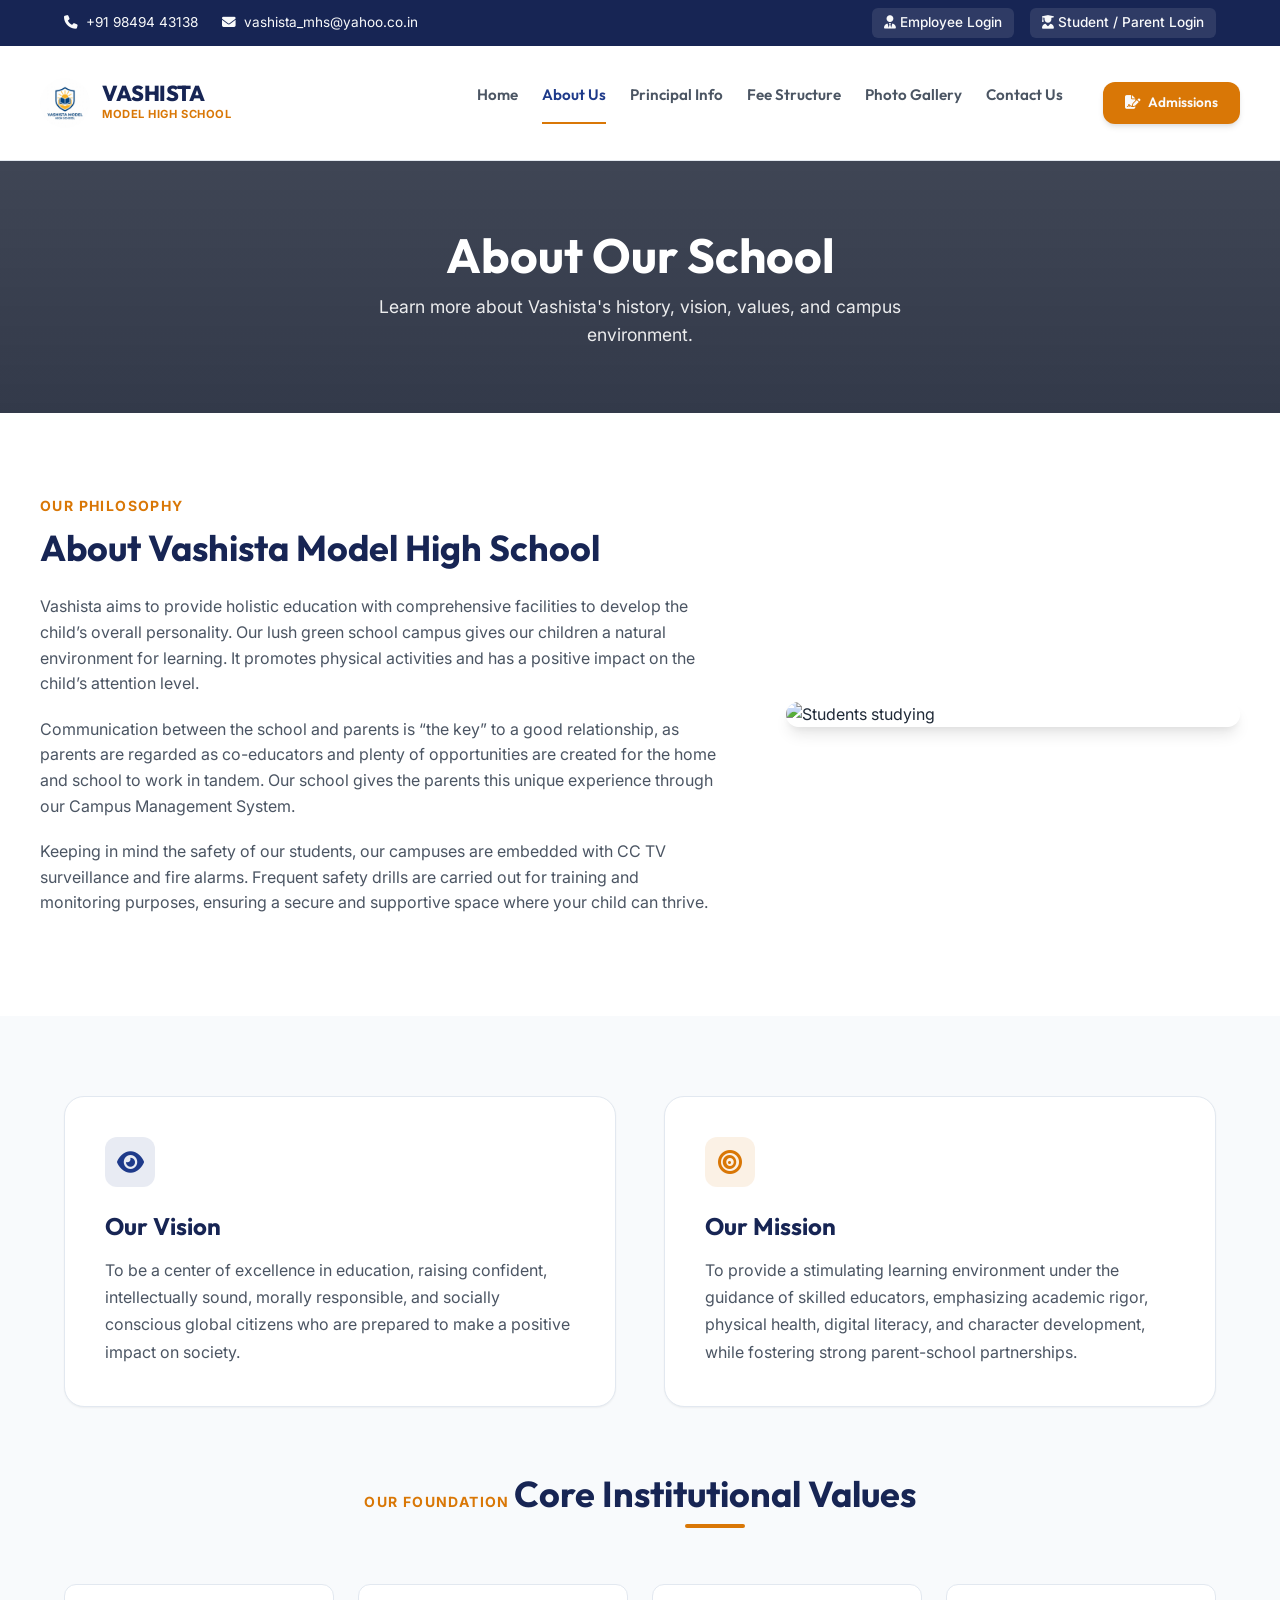
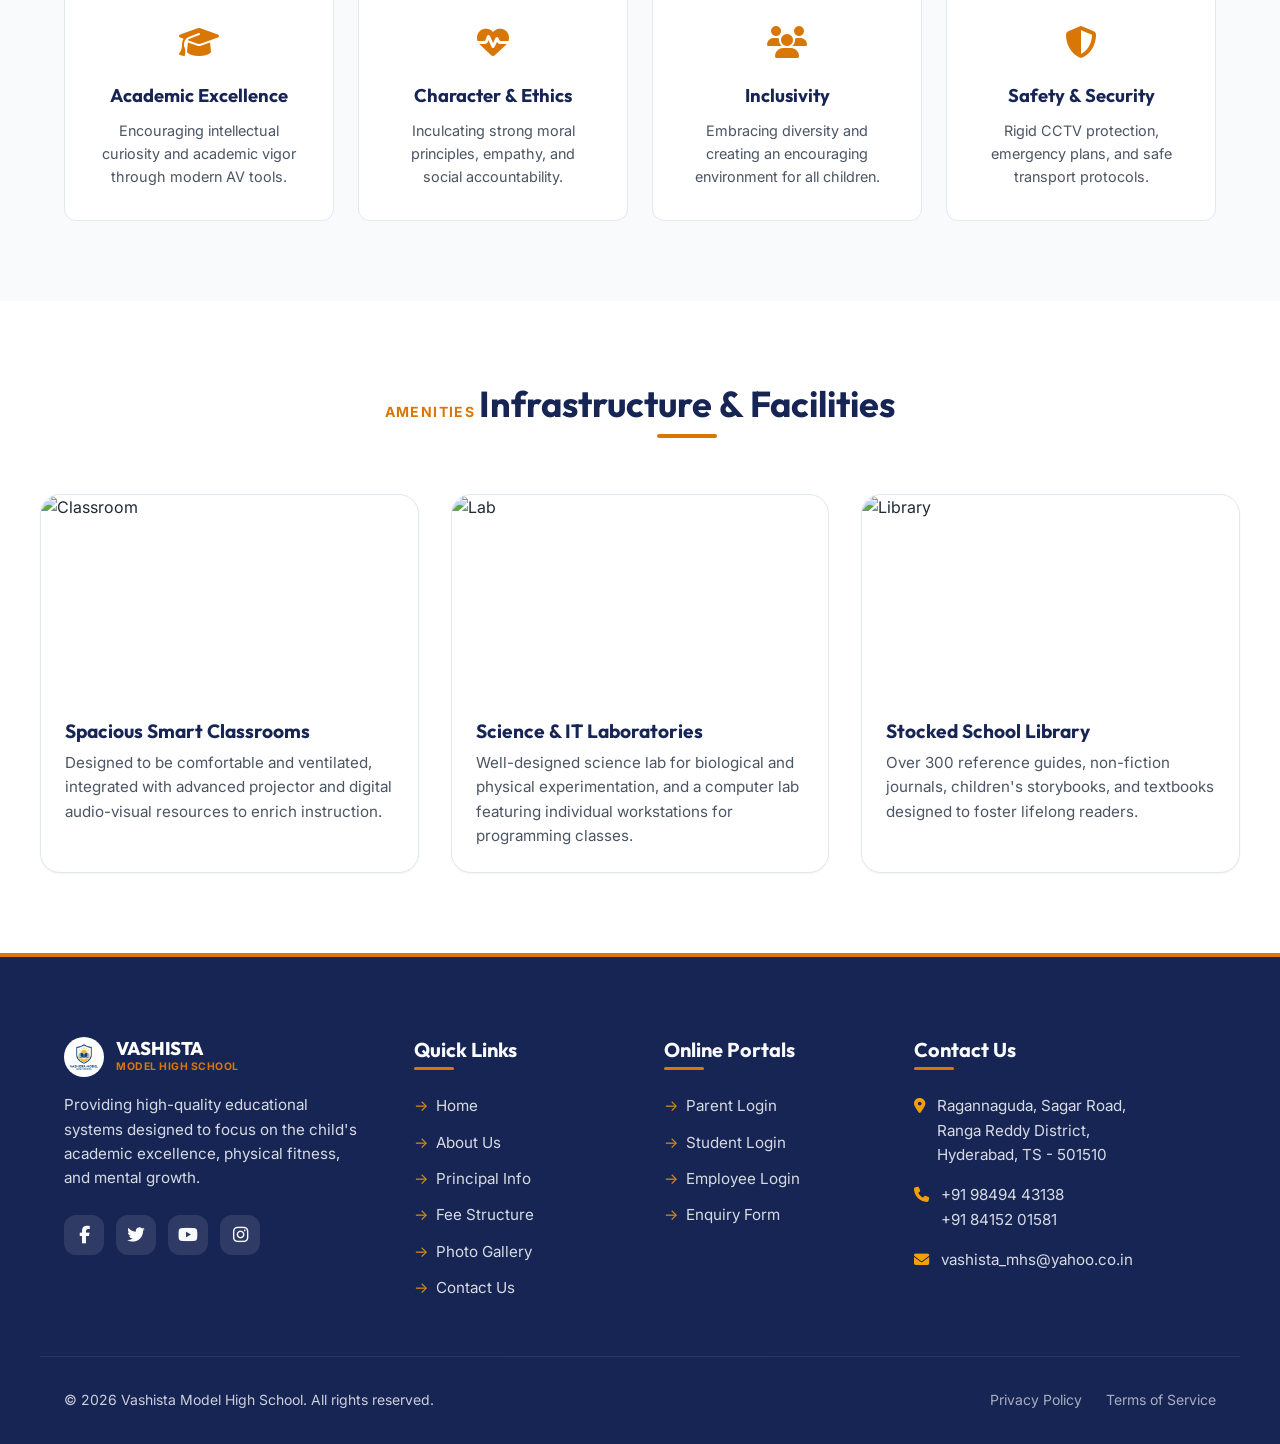
==== commit 337dc1f4: "Update logo to custom generated school crest logo" ====
--- a/about.html
+++ b/about.html
@@ -11,7 +11,7 @@
   <meta name="author" content="Vashista Model High School">
   
   <!-- Favicon -->
-  <link rel="icon" href="https://images.unsplash.com/photo-1546410531-bb4caa6b424d?auto=format&fit=crop&w=32&h=32&q=80" type="image/x-icon">
+  <link rel="icon" href="img/school_logo.png" type="image/x-icon">
   
   <!-- FontAwesome Icons CDN -->
   <link rel="stylesheet" href="https://cdnjs.cloudflare.com/ajax/libs/font-awesome/6.4.0/css/all.min.css">
@@ -39,7 +39,7 @@
   <header>
     <div class="container nav-container">
       <a href="index.html" class="logo-link">
-        <img src="https://images.unsplash.com/photo-1546410531-bb4caa6b424d?auto=format&fit=crop&w=120&h=120&q=80" alt="Vashista Model High School Logo" class="logo-img" style="border-radius: 50%;">
+        <img src="img/school_logo.png" alt="Vashista Model High School Logo" class="logo-img" style="border-radius: 50%;">
         <div class="logo-text">
           <span class="logo-title">VASHISTA</span>
           <span class="logo-subtitle">Model High School</span>
@@ -202,7 +202,7 @@
       <!-- Column 1: School Info -->
       <div class="footer-col">
         <div class="logo-link" style="margin-bottom: 1rem;">
-          <img src="https://images.unsplash.com/photo-1546410531-bb4caa6b424d?auto=format&fit=crop&w=60&h=60&q=80" alt="Vashista Logo" style="border-radius: 50%; height: 40px;">
+          <img src="img/school_logo.png" alt="Vashista Logo" style="border-radius: 50%; height: 40px;">
           <div class="logo-text">
             <span class="logo-title" style="color: white; font-size: 1.15rem;">VASHISTA</span>
             <span class="logo-subtitle" style="font-size: 0.65rem;">Model High School</span>
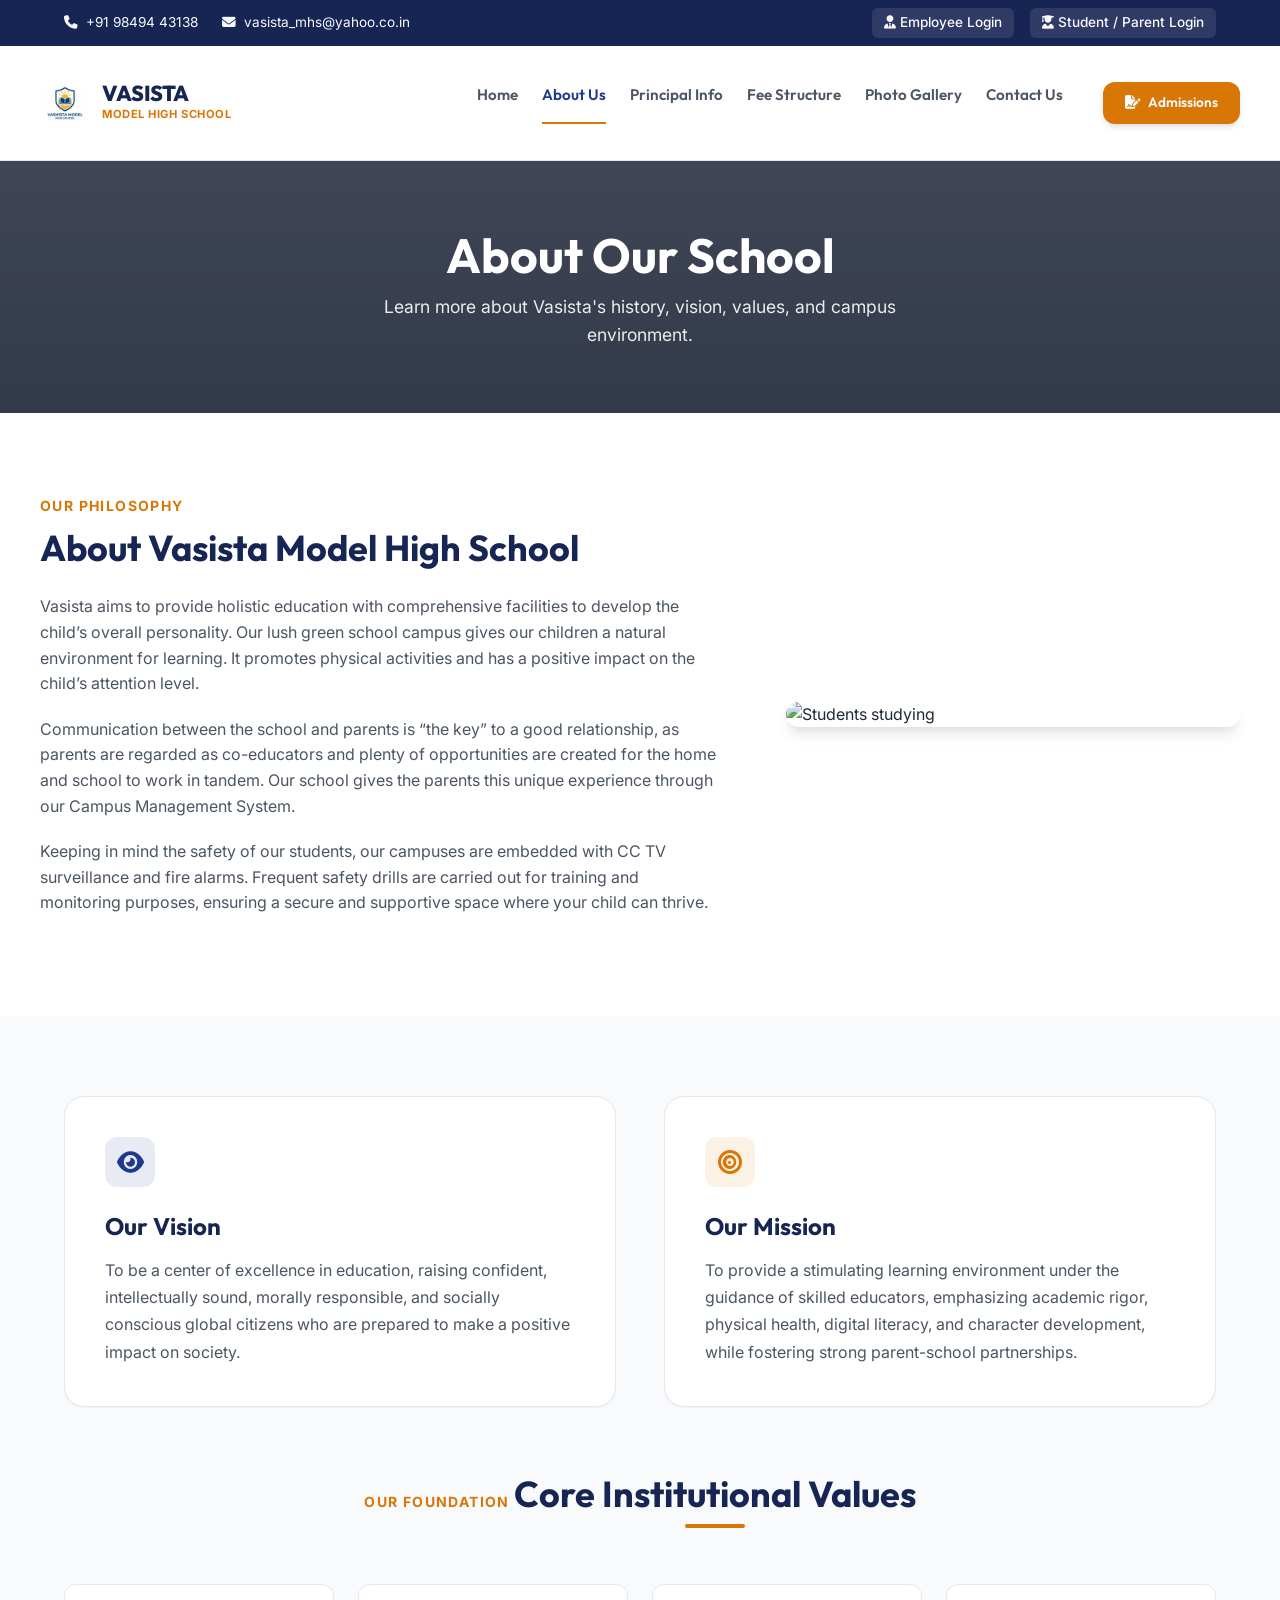
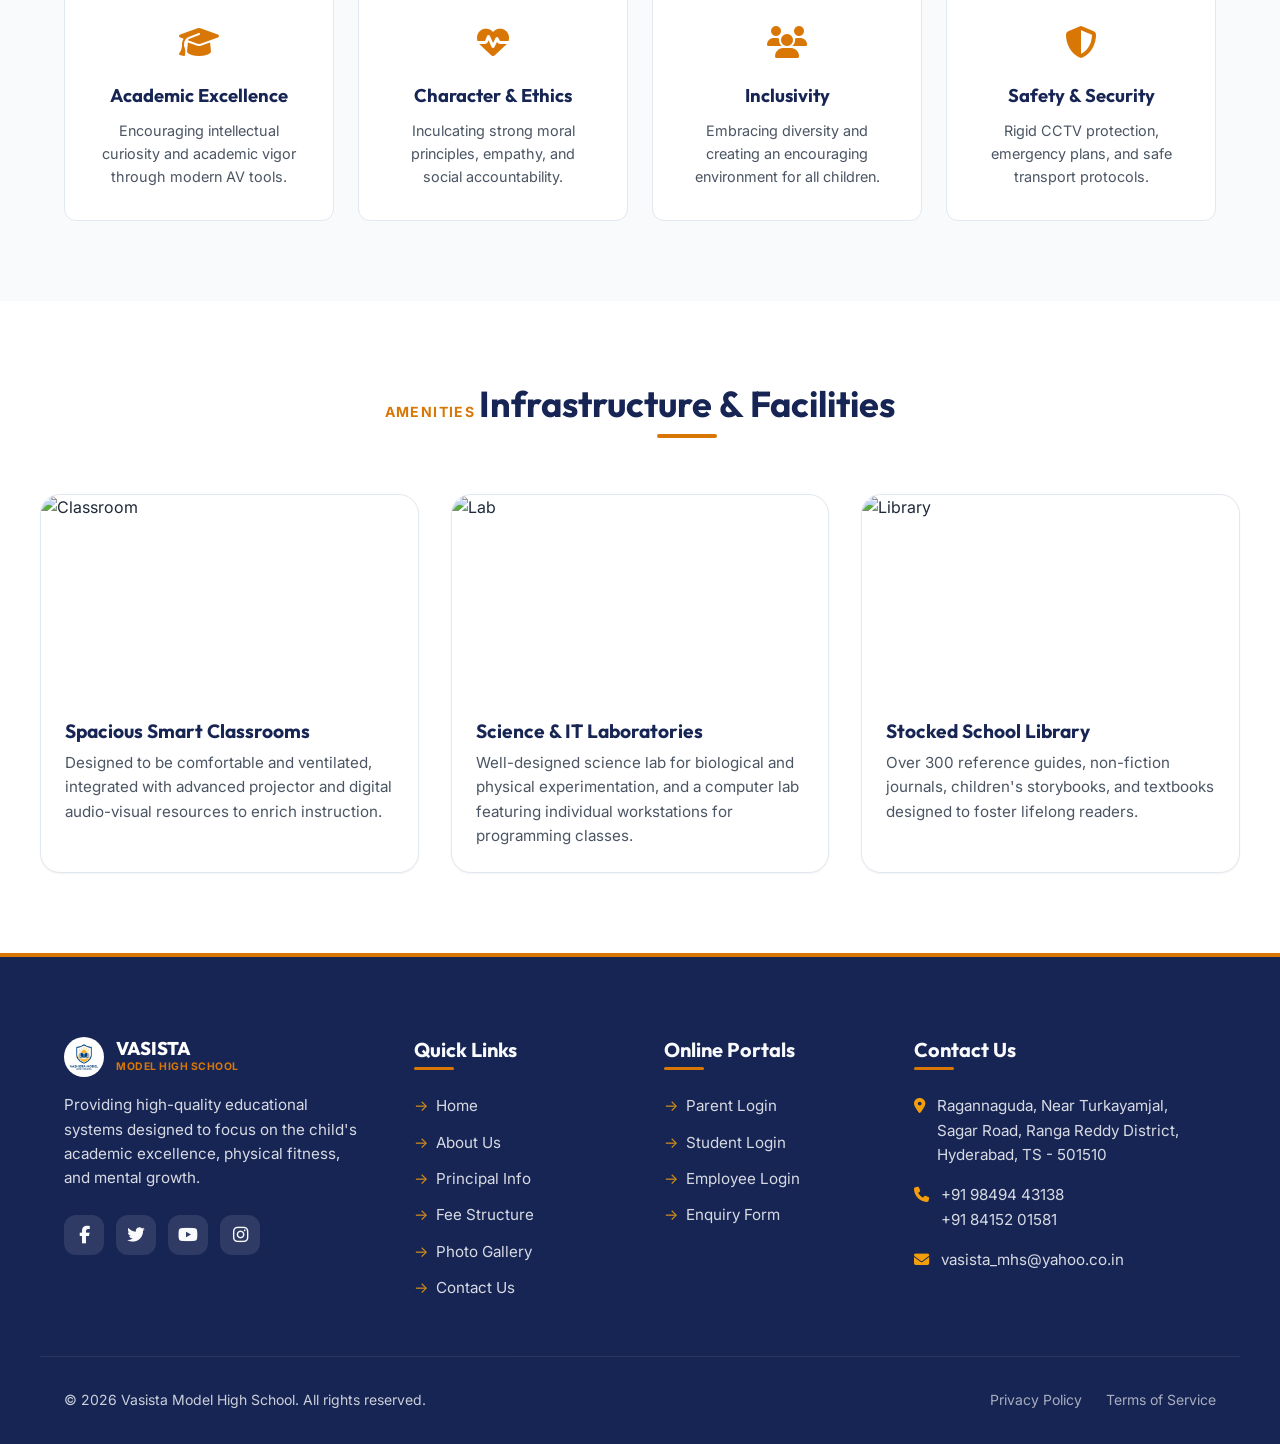
==== commit 79cda39c: "Update spelling to Vasista and add Near Turkayamjal to address details" ====
--- a/about.html
+++ b/about.html
@@ -3,12 +3,12 @@
 <head>
   <meta charset="UTF-8">
   <meta name="viewport" content="width=device-width, initial-scale=1.0">
-  <title>Vashista Model High School || About Us</title>
+  <title>Vasista Model High School || About Us</title>
   
   <!-- SEO Meta Tags -->
-  <meta name="description" content="Discover our history, vision, and infrastructure details. Vashista Model High School aims to develop the child's overall personality through holistic educational methods.">
-  <meta name="keywords" content="About Vashista school, school vision, core values, green campus, education system Hyderabad">
-  <meta name="author" content="Vashista Model High School">
+  <meta name="description" content="Discover our history, vision, and infrastructure details. Vasista Model High School aims to develop the child's overall personality through holistic educational methods.">
+  <meta name="keywords" content="About Vasista school, school vision, core values, green campus, education system Hyderabad">
+  <meta name="author" content="Vasista Model High School">
   
   <!-- Favicon -->
   <link rel="icon" href="img/school_logo.png" type="image/x-icon">
@@ -26,7 +26,7 @@
     <div class="container top-bar-inner">
       <div class="top-info">
         <span><i class="fa-solid fa-phone"></i> +91 98494 43138</span>
-        <span><i class="fa-solid fa-envelope"></i> vashista_mhs@yahoo.co.in</span>
+        <span><i class="fa-solid fa-envelope"></i> vasista_mhs@yahoo.co.in</span>
       </div>
       <div class="top-links">
         <a href="http://school.login1.in/login/VMHS-RRD-1016" target="_blank"><i class="fa-solid fa-user-tie"></i> Employee Login</a>
@@ -39,9 +39,9 @@
   <header>
     <div class="container nav-container">
       <a href="index.html" class="logo-link">
-        <img src="img/school_logo.png" alt="Vashista Model High School Logo" class="logo-img" style="border-radius: 50%;">
+        <img src="img/school_logo.png" alt="Vasista Model High School Logo" class="logo-img" style="border-radius: 50%;">
         <div class="logo-text">
-          <span class="logo-title">VASHISTA</span>
+          <span class="logo-title">VASISTA</span>
           <span class="logo-subtitle">Model High School</span>
         </div>
       </a>
@@ -70,7 +70,7 @@
   <section class="section" style="background: linear-gradient(rgba(15, 23, 42, 0.8), rgba(15, 23, 42, 0.85)), url('https://images.unsplash.com/photo-1541339907198-e08756dedf3f?auto=format&fit=crop&w=1200&q=80') center center / cover; color: white; padding: 4rem 0; text-align: center;">
     <div class="container">
       <h1 style="color: white; font-size: 3rem; margin-bottom: 0.5rem;">About Our School</h1>
-      <p style="font-size: 1.1rem; opacity: 0.9; max-width: 600px; margin: 0 auto;">Learn more about Vashista's history, vision, values, and campus environment.</p>
+      <p style="font-size: 1.1rem; opacity: 0.9; max-width: 600px; margin: 0 auto;">Learn more about Vasista's history, vision, values, and campus environment.</p>
     </div>
   </section>
 
@@ -79,9 +79,9 @@
     <div class="about-split reveal">
       <div>
         <span class="section-subtitle">Our Philosophy</span>
-        <h2 style="font-size: 2.25rem; margin-bottom: 1.5rem; color: var(--primary-dark);">About Vashista Model High School</h2>
+        <h2 style="font-size: 2.25rem; margin-bottom: 1.5rem; color: var(--primary-dark);">About Vasista Model High School</h2>
         <p style="color: var(--text-muted); margin-bottom: 1.25rem;">
-          Vashista aims to provide holistic education with comprehensive facilities to develop the child’s overall personality. Our lush green school campus gives our children a natural environment for learning. It promotes physical activities and has a positive impact on the child’s attention level.
+          Vasista aims to provide holistic education with comprehensive facilities to develop the child’s overall personality. Our lush green school campus gives our children a natural environment for learning. It promotes physical activities and has a positive impact on the child’s attention level.
         </p>
         <p style="color: var(--text-muted); margin-bottom: 1.25rem;">
           Communication between the school and parents is “the key” to a good relationship, as parents are regarded as co-educators and plenty of opportunities are created for the home and school to work in tandem. Our school gives the parents this unique experience through our Campus Management System.
@@ -202,9 +202,9 @@
       <!-- Column 1: School Info -->
       <div class="footer-col">
         <div class="logo-link" style="margin-bottom: 1rem;">
-          <img src="img/school_logo.png" alt="Vashista Logo" style="border-radius: 50%; height: 40px;">
+          <img src="img/school_logo.png" alt="Vasista Logo" style="border-radius: 50%; height: 40px;">
           <div class="logo-text">
-            <span class="logo-title" style="color: white; font-size: 1.15rem;">VASHISTA</span>
+            <span class="logo-title" style="color: white; font-size: 1.15rem;">VASISTA</span>
             <span class="logo-subtitle" style="font-size: 0.65rem;">Model High School</span>
           </div>
         </div>
@@ -249,7 +249,7 @@
         <div class="footer-contact">
           <div class="footer-contact-item">
             <i class="fa-solid fa-location-dot"></i>
-            <span>Ragannaguda, Sagar Road,<br>Ranga Reddy District,<br>Hyderabad, TS - 501510</span>
+            <span>Ragannaguda, Near Turkayamjal,<br>Sagar Road, Ranga Reddy District,<br>Hyderabad, TS - 501510</span>
           </div>
           <div class="footer-contact-item">
             <i class="fa-solid fa-phone"></i>
@@ -257,7 +257,7 @@
           </div>
           <div class="footer-contact-item">
             <i class="fa-solid fa-envelope"></i>
-            <span>vashista_mhs@yahoo.co.in</span>
+            <span>vasista_mhs@yahoo.co.in</span>
           </div>
         </div>
       </div>
@@ -265,7 +265,7 @@
     
     <!-- Footer Bottom -->
     <div class="container footer-bottom">
-      <p>&copy; 2026 Vashista Model High School. All rights reserved.</p>
+      <p>&copy; 2026 Vasista Model High School. All rights reserved.</p>
       <div class="footer-bottom-links">
         <a href="#" style="opacity: 0.8;">Privacy Policy</a>
         <a href="#" style="opacity: 0.8;">Terms of Service</a>
--- a/css/style.css
+++ b/css/style.css
@@ -1,5 +1,5 @@
 /*
-  Vashista Model High School - Modern Design System & Stylesheet
+  Vasista Model High School - Modern Design System & Stylesheet
   Created for modern browsers with Flexbox, CSS Grid, custom properties, and smooth animations.
 */
 
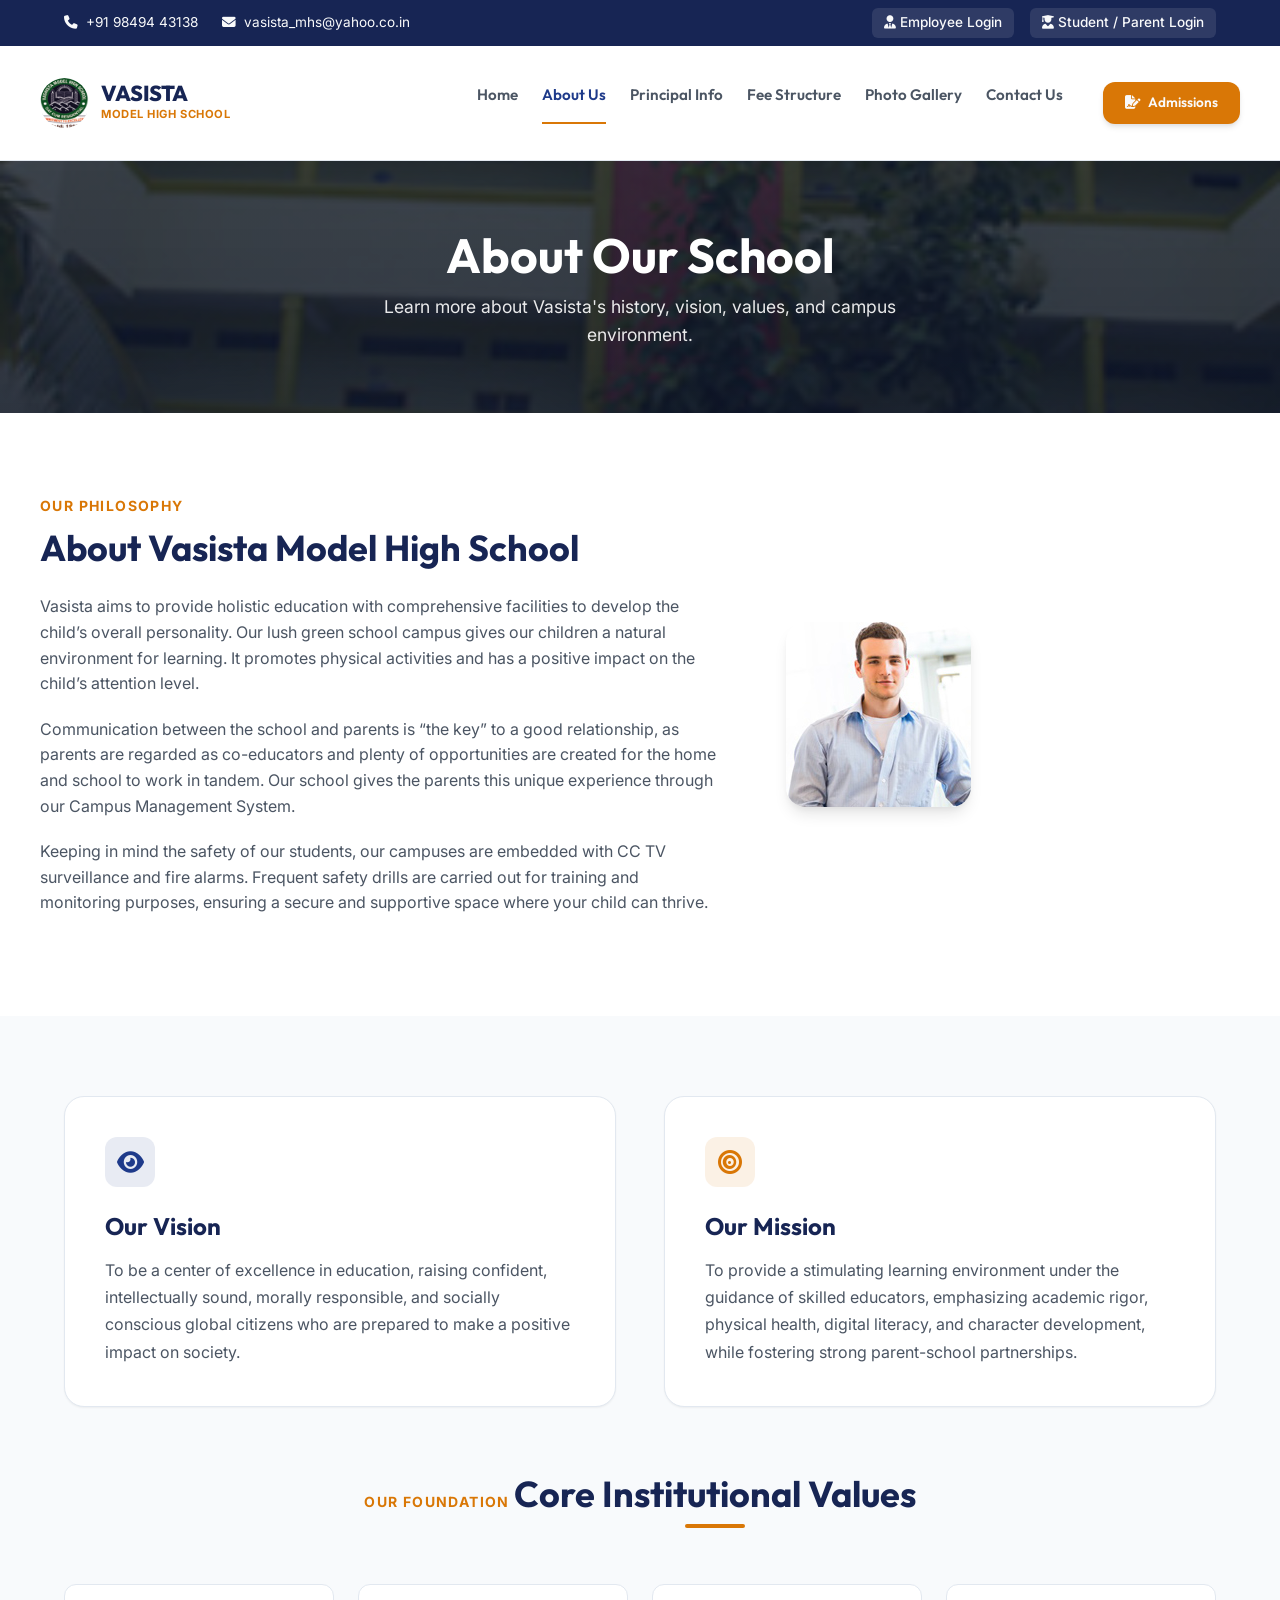
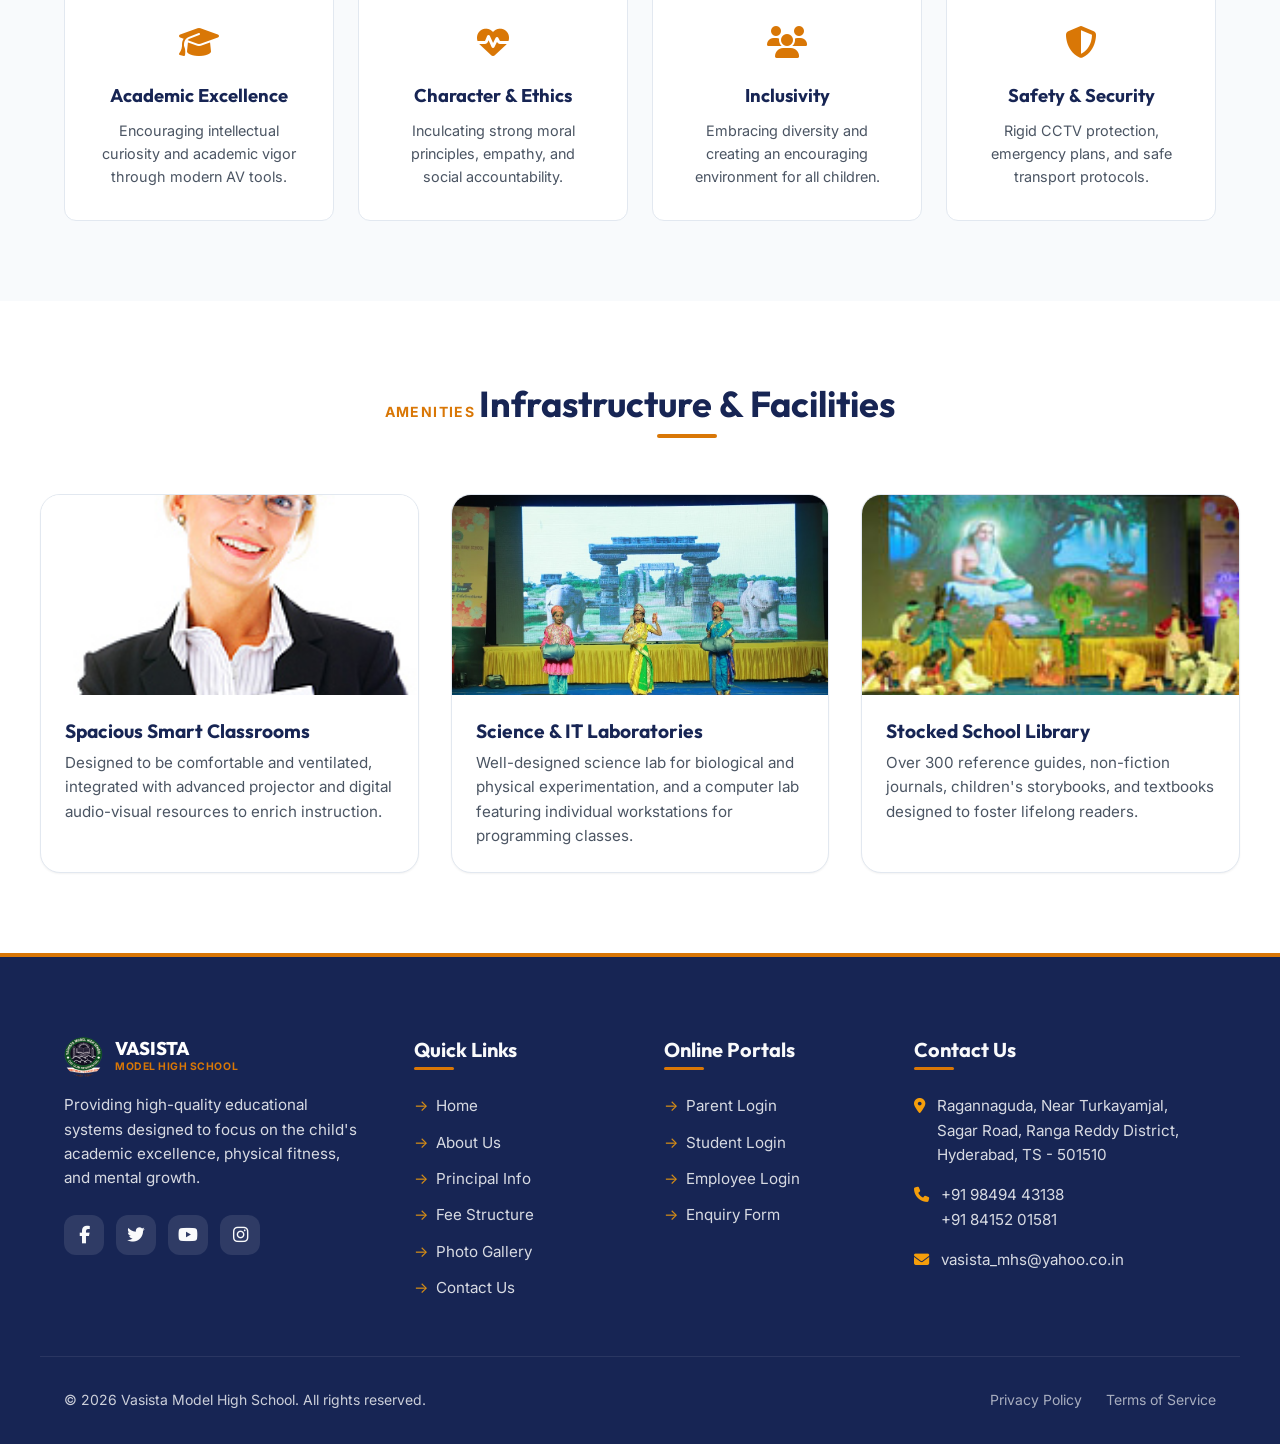
==== commit f62ef0de: "Add actual school images and update gallery and page references" ====
--- a/about.html
+++ b/about.html
@@ -67,7 +67,7 @@
   </header>
 
   <!-- Subpage Hero / Banner -->
-  <section class="section" style="background: linear-gradient(rgba(15, 23, 42, 0.8), rgba(15, 23, 42, 0.85)), url('https://images.unsplash.com/photo-1541339907198-e08756dedf3f?auto=format&fit=crop&w=1200&q=80') center center / cover; color: white; padding: 4rem 0; text-align: center;">
+  <section class="section" style="background: linear-gradient(rgba(15, 23, 42, 0.8), rgba(15, 23, 42, 0.85)), url('img/school-building.jpg') center center / cover; color: white; padding: 4rem 0; text-align: center;">
     <div class="container">
       <h1 style="color: white; font-size: 3rem; margin-bottom: 0.5rem;">About Our School</h1>
       <p style="font-size: 1.1rem; opacity: 0.9; max-width: 600px; margin: 0 auto;">Learn more about Vasista's history, vision, values, and campus environment.</p>
@@ -92,7 +92,7 @@
       </div>
       
       <div>
-        <img src="https://images.unsplash.com/photo-1503676260728-1c00da094a0b?auto=format&fit=crop&w=600&q=80" alt="Students studying" style="border-radius: var(--radius-lg); box-shadow: var(--shadow-lg);">
+        <img src="img/about02.jpg" alt="Students studying" style="border-radius: var(--radius-lg); box-shadow: var(--shadow-lg);">
       </div>
     </div>
   </section>
@@ -169,7 +169,7 @@
     <div class="grid-3 reveal">
       <!-- Item 1 -->
       <div style="border-radius: var(--radius-lg); overflow: hidden; border: 1px solid var(--border-color); box-shadow: var(--shadow-sm); background-color: var(--bg-card);">
-        <img src="https://images.unsplash.com/photo-1588072432836-e10032774350?auto=format&fit=crop&w=400&q=80" alt="Classroom" style="height: 200px; width: 100%; object-fit: cover;">
+        <img src="img/about07.jpg" alt="Classroom" style="height: 200px; width: 100%; object-fit: cover;">
         <div style="padding: 1.5rem;">
           <h4 style="font-size: 1.2rem; margin-bottom: 0.5rem; color: var(--primary-dark);">Spacious Smart Classrooms</h4>
           <p style="color: var(--text-muted); font-size: 0.95rem;">Designed to be comfortable and ventilated, integrated with advanced projector and digital audio-visual resources to enrich instruction.</p>
@@ -178,7 +178,7 @@
       
       <!-- Item 2 -->
       <div style="border-radius: var(--radius-lg); overflow: hidden; border: 1px solid var(--border-color); box-shadow: var(--shadow-sm); background-color: var(--bg-card);">
-        <img src="https://images.unsplash.com/photo-1532187643603-ba119ca4109e?auto=format&fit=crop&w=400&q=80" alt="Lab" style="height: 200px; width: 100%; object-fit: cover;">
+        <img src="img/gallery-12.jpg" alt="Lab" style="height: 200px; width: 100%; object-fit: cover;">
         <div style="padding: 1.5rem;">
           <h4 style="font-size: 1.2rem; margin-bottom: 0.5rem; color: var(--primary-dark);">Science & IT Laboratories</h4>
           <p style="color: var(--text-muted); font-size: 0.95rem;">Well-designed science lab for biological and physical experimentation, and a computer lab featuring individual workstations for programming classes.</p>
@@ -187,7 +187,7 @@
 
       <!-- Item 3 -->
       <div style="border-radius: var(--radius-lg); overflow: hidden; border: 1px solid var(--border-color); box-shadow: var(--shadow-sm); background-color: var(--bg-card);">
-        <img src="https://images.unsplash.com/photo-1521587760476-6c12a4b040da?auto=format&fit=crop&w=400&q=80" alt="Library" style="height: 200px; width: 100%; object-fit: cover;">
+        <img src="img/gallery-13.jpg" alt="Library" style="height: 200px; width: 100%; object-fit: cover;">
         <div style="padding: 1.5rem;">
           <h4 style="font-size: 1.2rem; margin-bottom: 0.5rem; color: var(--primary-dark);">Stocked School Library</h4>
           <p style="color: var(--text-muted); font-size: 0.95rem;">Over 300 reference guides, non-fiction journals, children's storybooks, and textbooks designed to foster lifelong readers.</p>
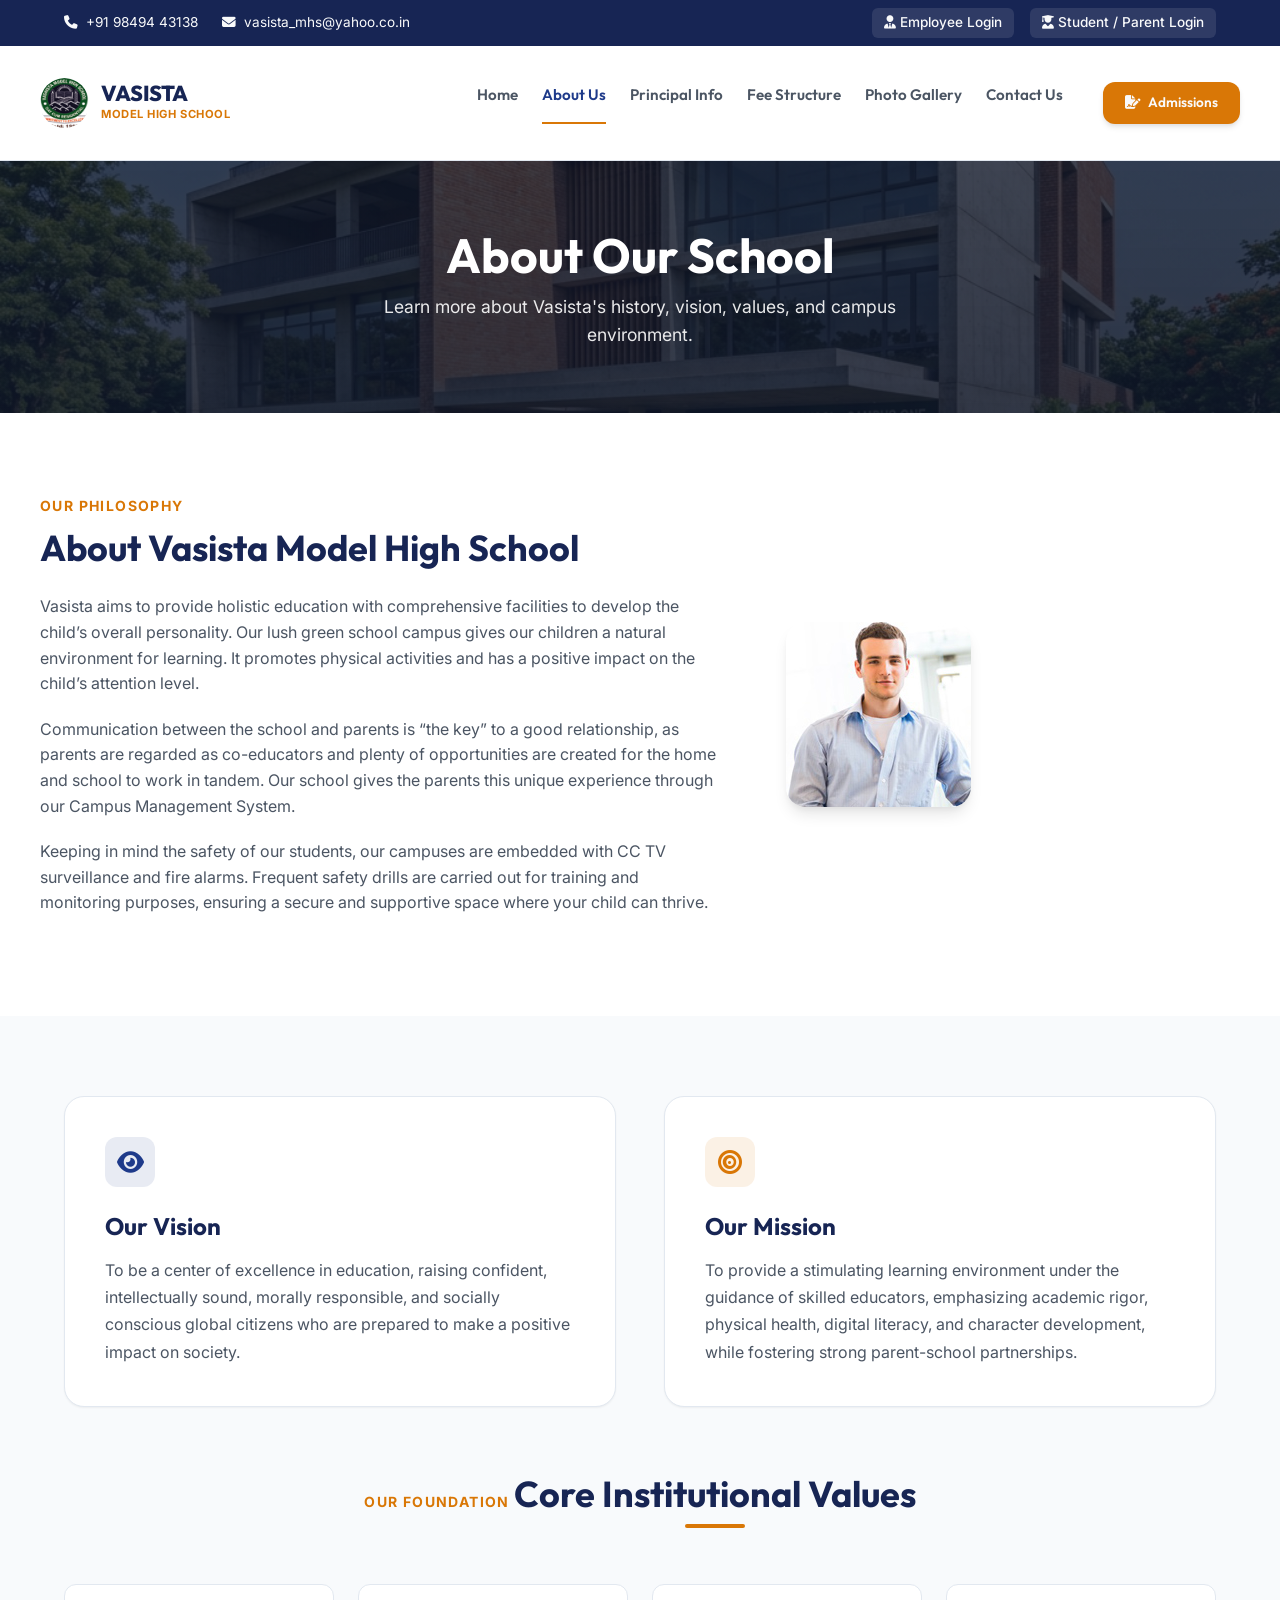
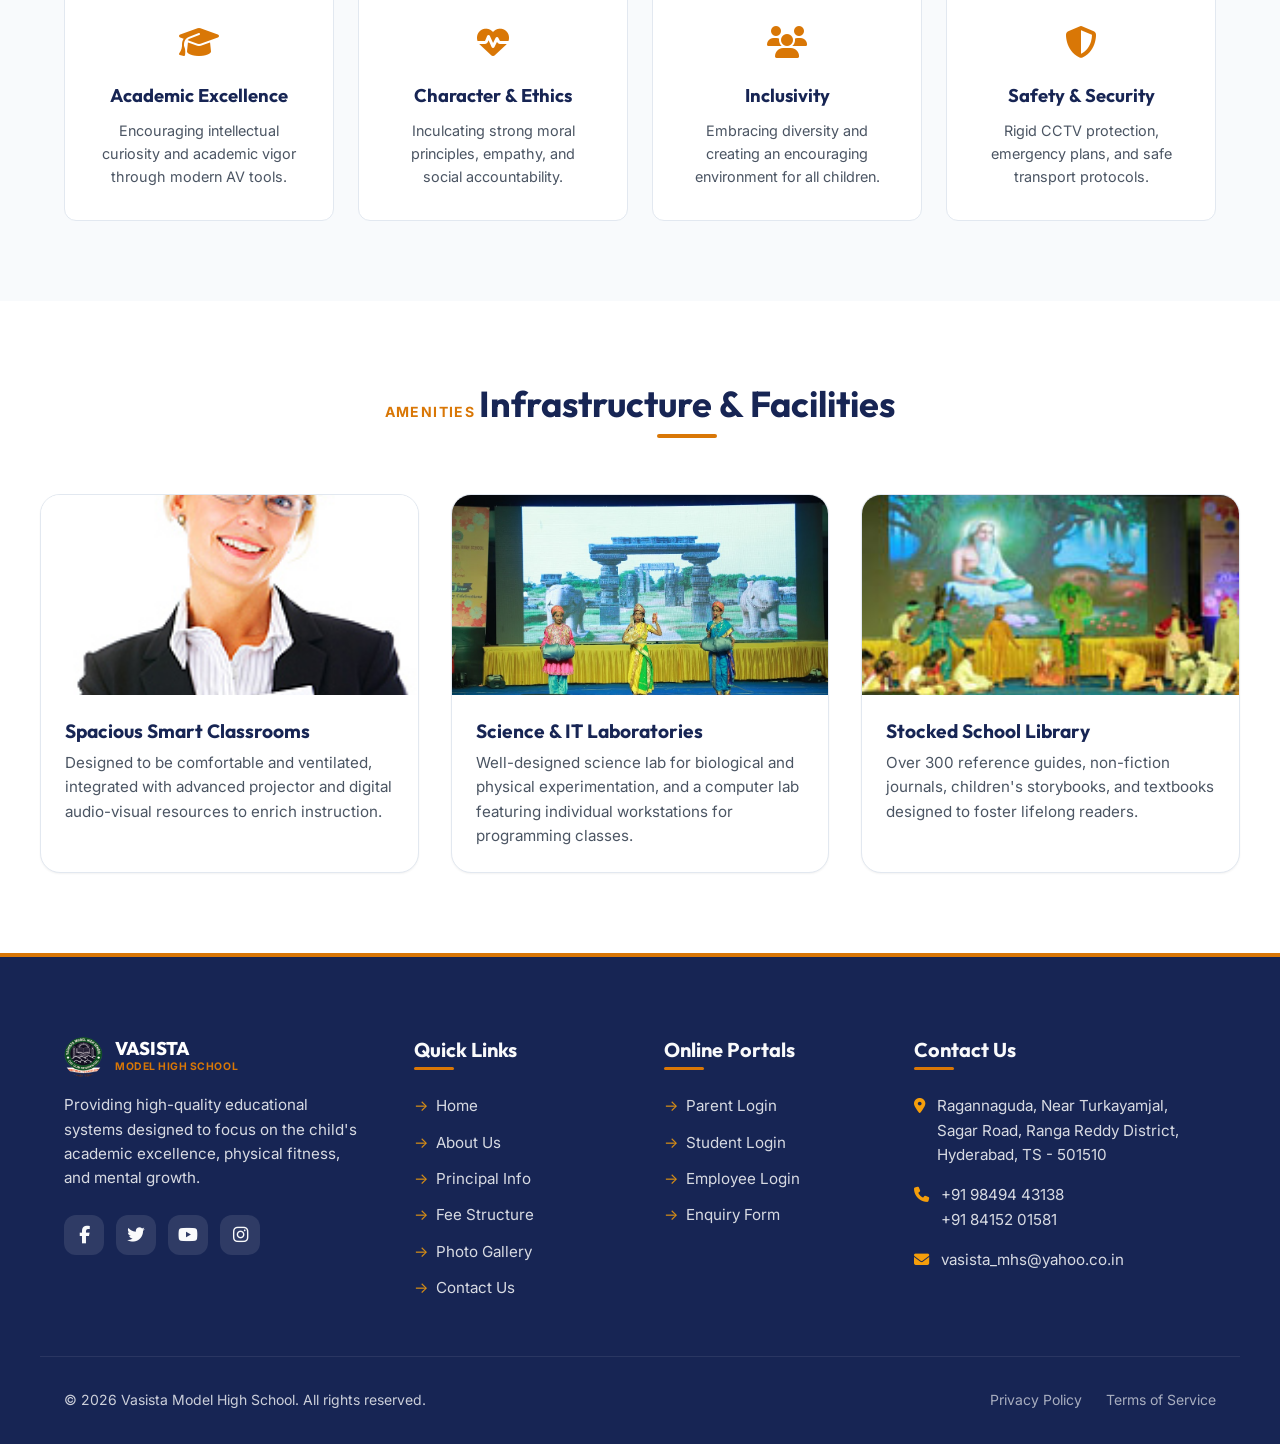
==== commit f4ca5504: "Integrate high quality modern school building image and setup target-blank social media links" ====
--- a/about.html
+++ b/about.html
@@ -212,10 +212,10 @@
           Providing high-quality educational systems designed to focus on the child's academic excellence, physical fitness, and mental growth.
         </p>
         <div class="social-links">
-          <a href="#" class="social-link" aria-label="Facebook"><i class="fa-brands fa-facebook-f"></i></a>
-          <a href="#" class="social-link" aria-label="Twitter"><i class="fa-brands fa-twitter"></i></a>
-          <a href="#" class="social-link" aria-label="YouTube"><i class="fa-brands fa-youtube"></i></a>
-          <a href="#" class="social-link" aria-label="Instagram"><i class="fa-brands fa-instagram"></i></a>
+          <a href="https://facebook.com/VasistaModelHighSchool" target="_blank" class="social-link" aria-label="Facebook"><i class="fa-brands fa-facebook-f"></i></a>
+          <a href="https://twitter.com/VasistaMHS" target="_blank" class="social-link" aria-label="Twitter"><i class="fa-brands fa-twitter"></i></a>
+          <a href="https://youtube.com/@VasistaModelHighSchool" target="_blank" class="social-link" aria-label="YouTube"><i class="fa-brands fa-youtube"></i></a>
+          <a href="https://instagram.com/VasistaModelHighSchool" target="_blank" class="social-link" aria-label="Instagram"><i class="fa-brands fa-instagram"></i></a>
         </div>
       </div>
       
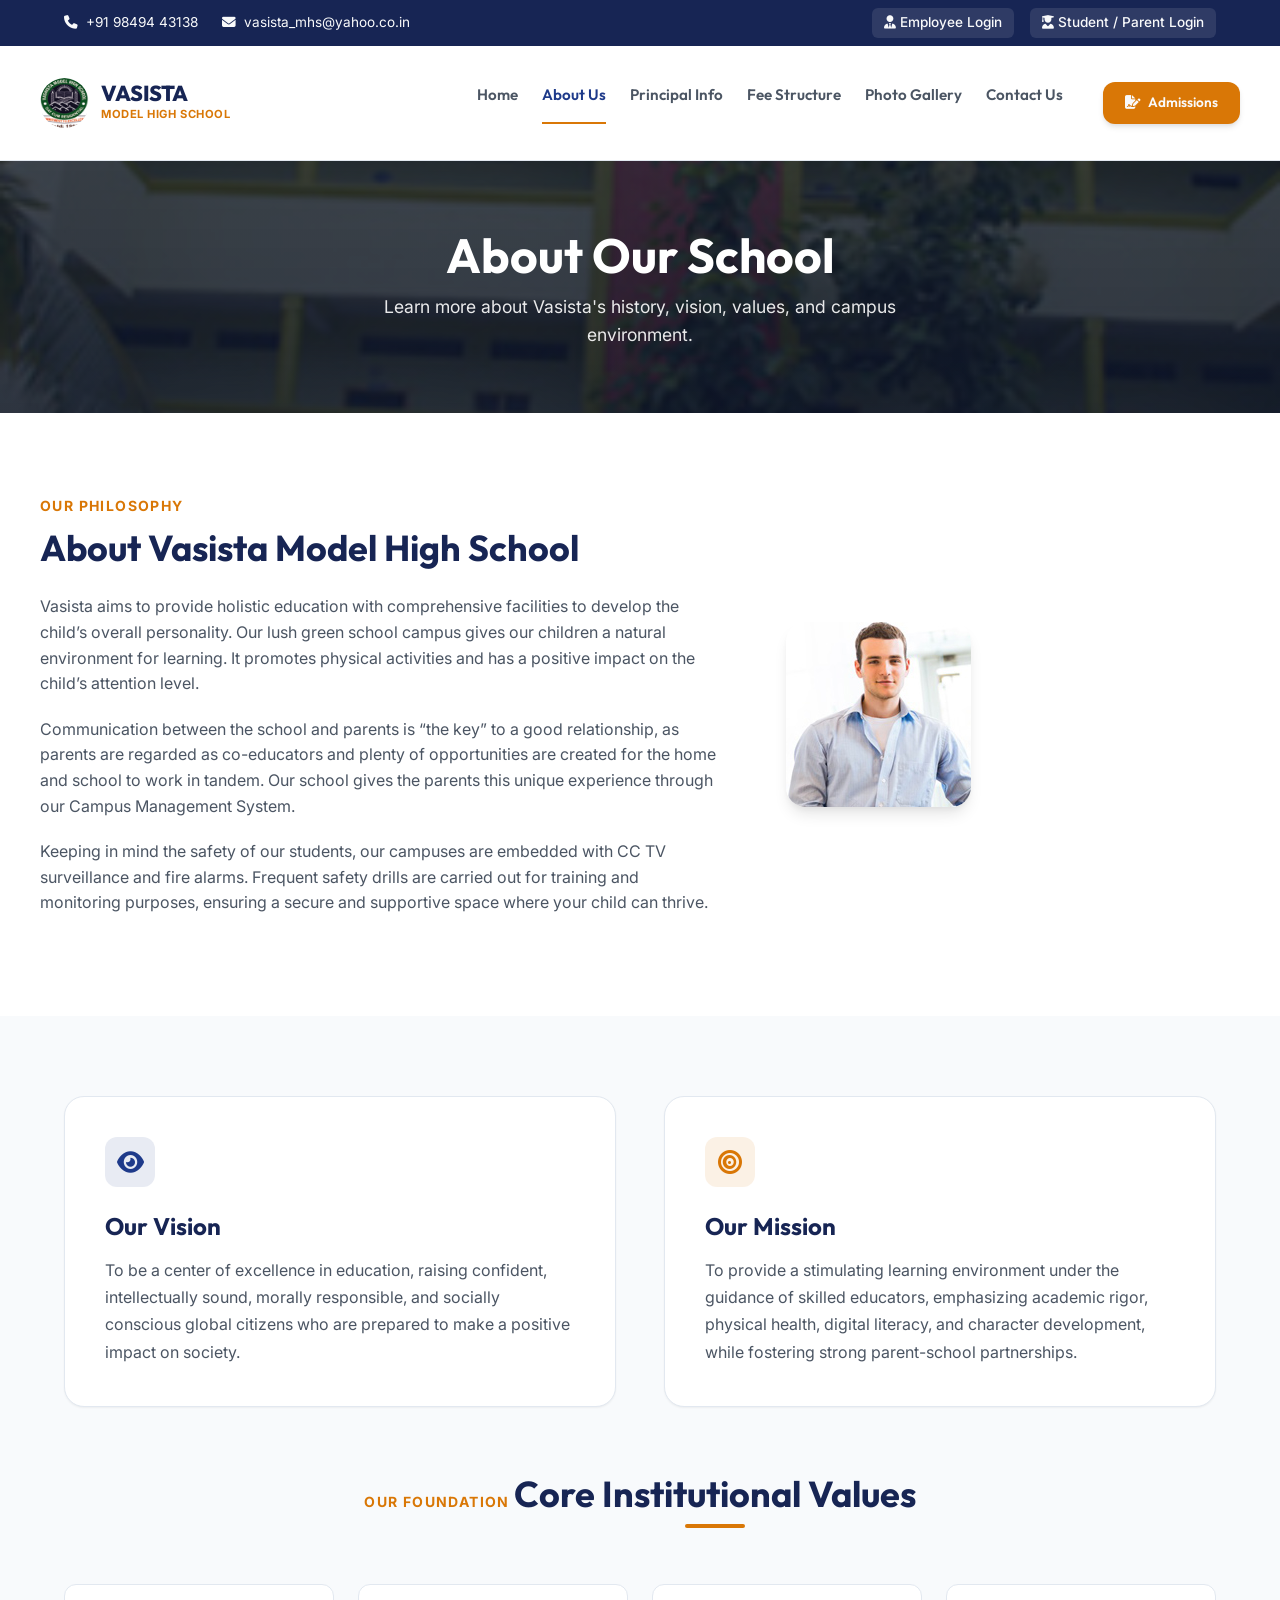
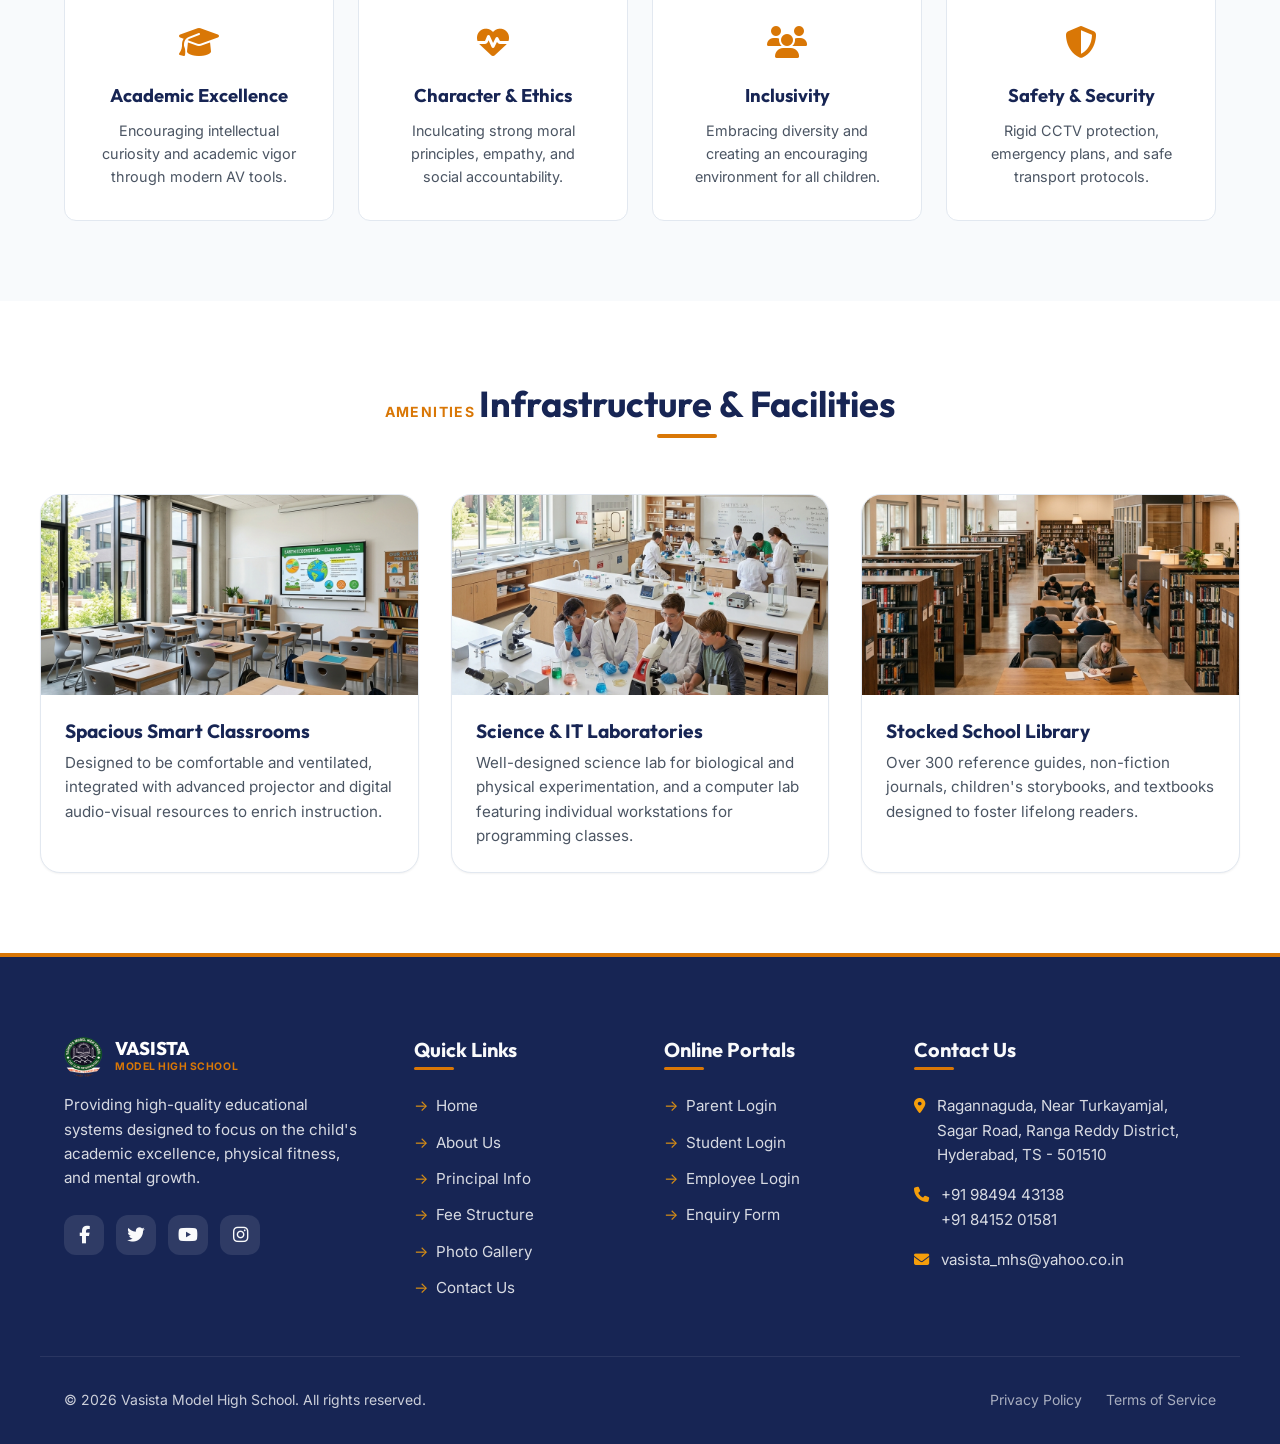
==== commit 97e9fd0f: "Update infrastructure cards and bento grids to use high-quality matching images" ====
--- a/about.html
+++ b/about.html
@@ -169,7 +169,7 @@
     <div class="grid-3 reveal">
       <!-- Item 1 -->
       <div style="border-radius: var(--radius-lg); overflow: hidden; border: 1px solid var(--border-color); box-shadow: var(--shadow-sm); background-color: var(--bg-card);">
-        <img src="img/about07.jpg" alt="Classroom" style="height: 200px; width: 100%; object-fit: cover;">
+        <img src="img/infrastructure_classroom.jpg" alt="Spacious Smart Classrooms" style="height: 200px; width: 100%; object-fit: cover;">
         <div style="padding: 1.5rem;">
           <h4 style="font-size: 1.2rem; margin-bottom: 0.5rem; color: var(--primary-dark);">Spacious Smart Classrooms</h4>
           <p style="color: var(--text-muted); font-size: 0.95rem;">Designed to be comfortable and ventilated, integrated with advanced projector and digital audio-visual resources to enrich instruction.</p>
@@ -178,7 +178,7 @@
       
       <!-- Item 2 -->
       <div style="border-radius: var(--radius-lg); overflow: hidden; border: 1px solid var(--border-color); box-shadow: var(--shadow-sm); background-color: var(--bg-card);">
-        <img src="img/gallery-12.jpg" alt="Lab" style="height: 200px; width: 100%; object-fit: cover;">
+        <img src="img/infrastructure_laboratory.jpg" alt="Science & IT Laboratories" style="height: 200px; width: 100%; object-fit: cover;">
         <div style="padding: 1.5rem;">
           <h4 style="font-size: 1.2rem; margin-bottom: 0.5rem; color: var(--primary-dark);">Science & IT Laboratories</h4>
           <p style="color: var(--text-muted); font-size: 0.95rem;">Well-designed science lab for biological and physical experimentation, and a computer lab featuring individual workstations for programming classes.</p>
@@ -187,7 +187,7 @@
 
       <!-- Item 3 -->
       <div style="border-radius: var(--radius-lg); overflow: hidden; border: 1px solid var(--border-color); box-shadow: var(--shadow-sm); background-color: var(--bg-card);">
-        <img src="img/gallery-13.jpg" alt="Library" style="height: 200px; width: 100%; object-fit: cover;">
+        <img src="img/infrastructure_library.jpg" alt="Stocked School Library" style="height: 200px; width: 100%; object-fit: cover;">
         <div style="padding: 1.5rem;">
           <h4 style="font-size: 1.2rem; margin-bottom: 0.5rem; color: var(--primary-dark);">Stocked School Library</h4>
           <p style="color: var(--text-muted); font-size: 0.95rem;">Over 300 reference guides, non-fiction journals, children's storybooks, and textbooks designed to foster lifelong readers.</p>
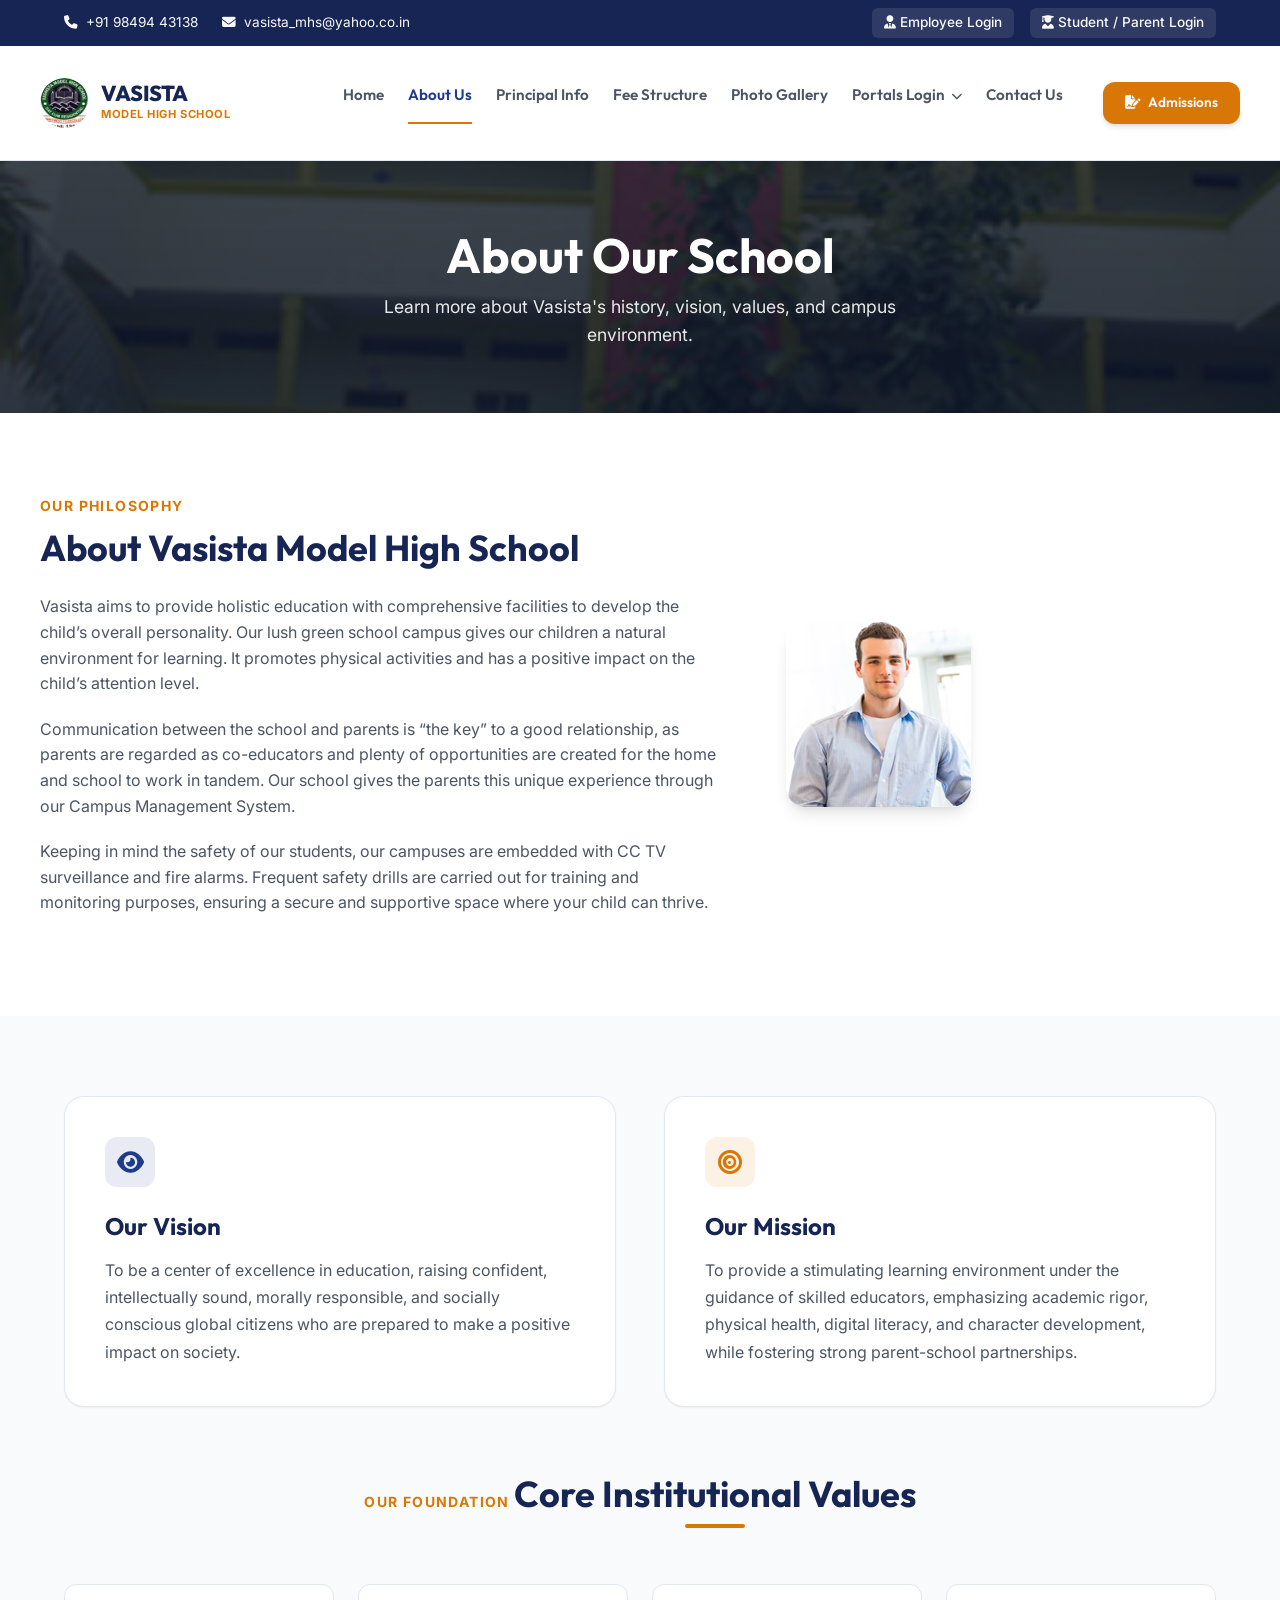
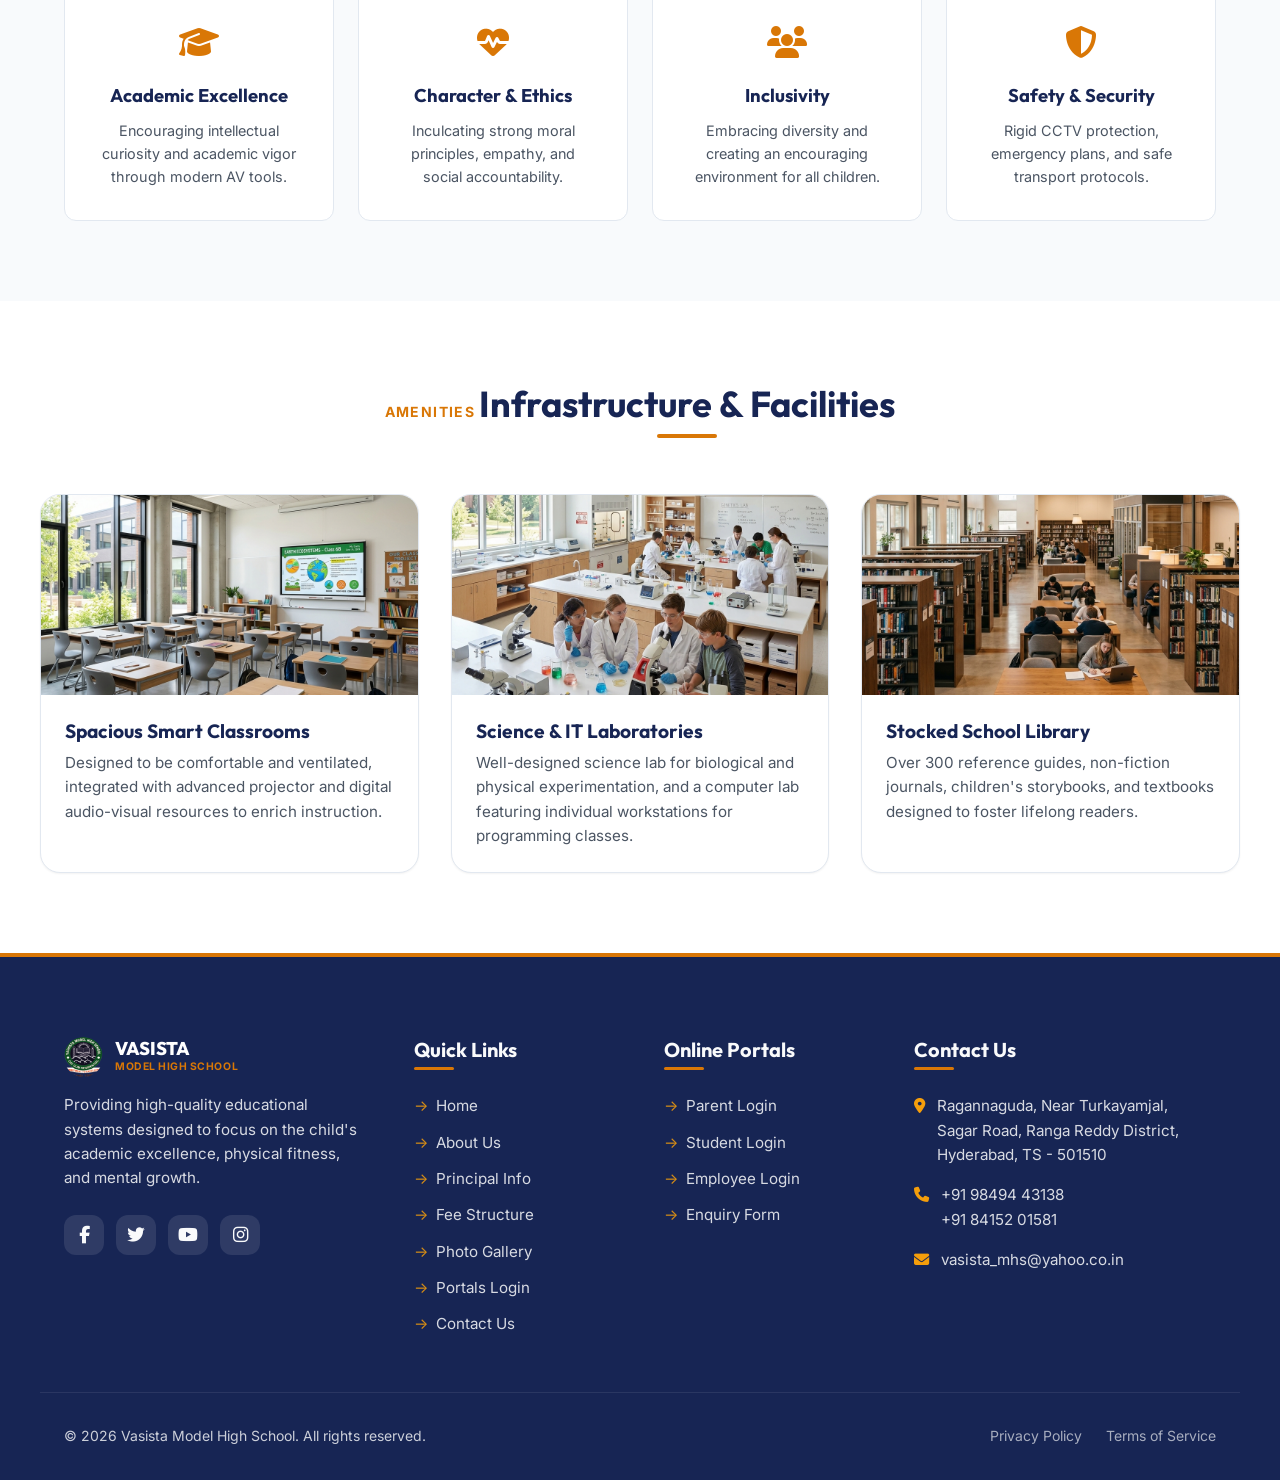
==== commit 8662d231: "Add login.html portals selection page and integrate css dropdown navigation menus across all pages" ====
--- a/about.html
+++ b/about.html
@@ -52,6 +52,13 @@
         <div class="nav-item"><a href="principal.html" class="nav-link">Principal Info</a></div>
         <div class="nav-item"><a href="fee.html" class="nav-link">Fee Structure</a></div>
         <div class="nav-item"><a href="gallery.html" class="nav-link">Photo Gallery</a></div>
+                <div class="nav-item dropdown">
+          <a href="login.html" class="nav-link">Portals Login <i class="fa-solid fa-chevron-down" style="font-size: 0.7rem; margin-left: 3px;"></i></a>
+          <div class="dropdown-menu">
+            <a href="http://student.login1.in/login/VMHS-RRD-1016" target="_blank" class="dropdown-item"><i class="fa-solid fa-user-graduate"></i> Student / Parent Login</a>
+            <a href="http://school.login1.in/login/VMHS-RRD-1016" target="_blank" class="dropdown-item"><i class="fa-solid fa-user-tie"></i> Employee Login</a>
+          </div>
+        </div>
         <div class="nav-item"><a href="contact.html" class="nav-link">Contact Us</a></div>
         <div class="nav-item" style="margin-left: 1rem;">
           <a href="admission.html" class="btn btn-accent" style="padding: 0.5rem 1.25rem; font-size: 0.85rem;"><i class="fa-solid fa-file-signature"></i> Admissions</a>
@@ -228,6 +235,7 @@
           <a href="principal.html">Principal Info</a>
           <a href="fee.html">Fee Structure</a>
           <a href="gallery.html">Photo Gallery</a>
+          <a href="login.html">Portals Login</a>
           <a href="contact.html">Contact Us</a>
         </div>
       </div>
--- a/css/style.css
+++ b/css/style.css
@@ -1342,6 +1342,54 @@
 .reveal.active {
   opacity: 1;
   transform: translateY(0);
+}
+
+/* 13.5 Navigation Dropdown Menu (Desktop Layout) */
+@media (min-width: 1025px) {
+  .nav-item.dropdown {
+    position: relative;
+  }
+  
+  .dropdown-menu {
+    position: absolute;
+    top: 100%;
+    left: 50%;
+    transform: translateX(-50%) translateY(15px);
+    background-color: var(--bg-card);
+    border: 1px solid var(--border-color);
+    border-radius: var(--radius-md);
+    box-shadow: var(--shadow-lg);
+    padding: 0.5rem 0;
+    min-width: 230px;
+    opacity: 0;
+    visibility: hidden;
+    transition: opacity 0.3s ease, transform 0.3s ease, visibility 0.3s ease;
+    z-index: 999;
+  }
+  
+  .nav-item.dropdown:hover .dropdown-menu {
+    opacity: 1;
+    visibility: visible;
+    transform: translateX(-50%) translateY(0);
+  }
+  
+  .dropdown-item {
+    display: flex;
+    align-items: center;
+    gap: 0.75rem;
+    padding: 0.65rem 1.25rem;
+    color: var(--text-dark);
+    font-size: 0.9rem;
+    font-weight: 500;
+    transition: background-color 0.2s ease, color 0.2s ease;
+    text-decoration: none;
+    text-align: left;
+  }
+  
+  .dropdown-item:hover {
+    background-color: var(--bg-offset);
+    color: var(--primary);
+  }
 }
 
 /* 14. Responsive Media Queries */
